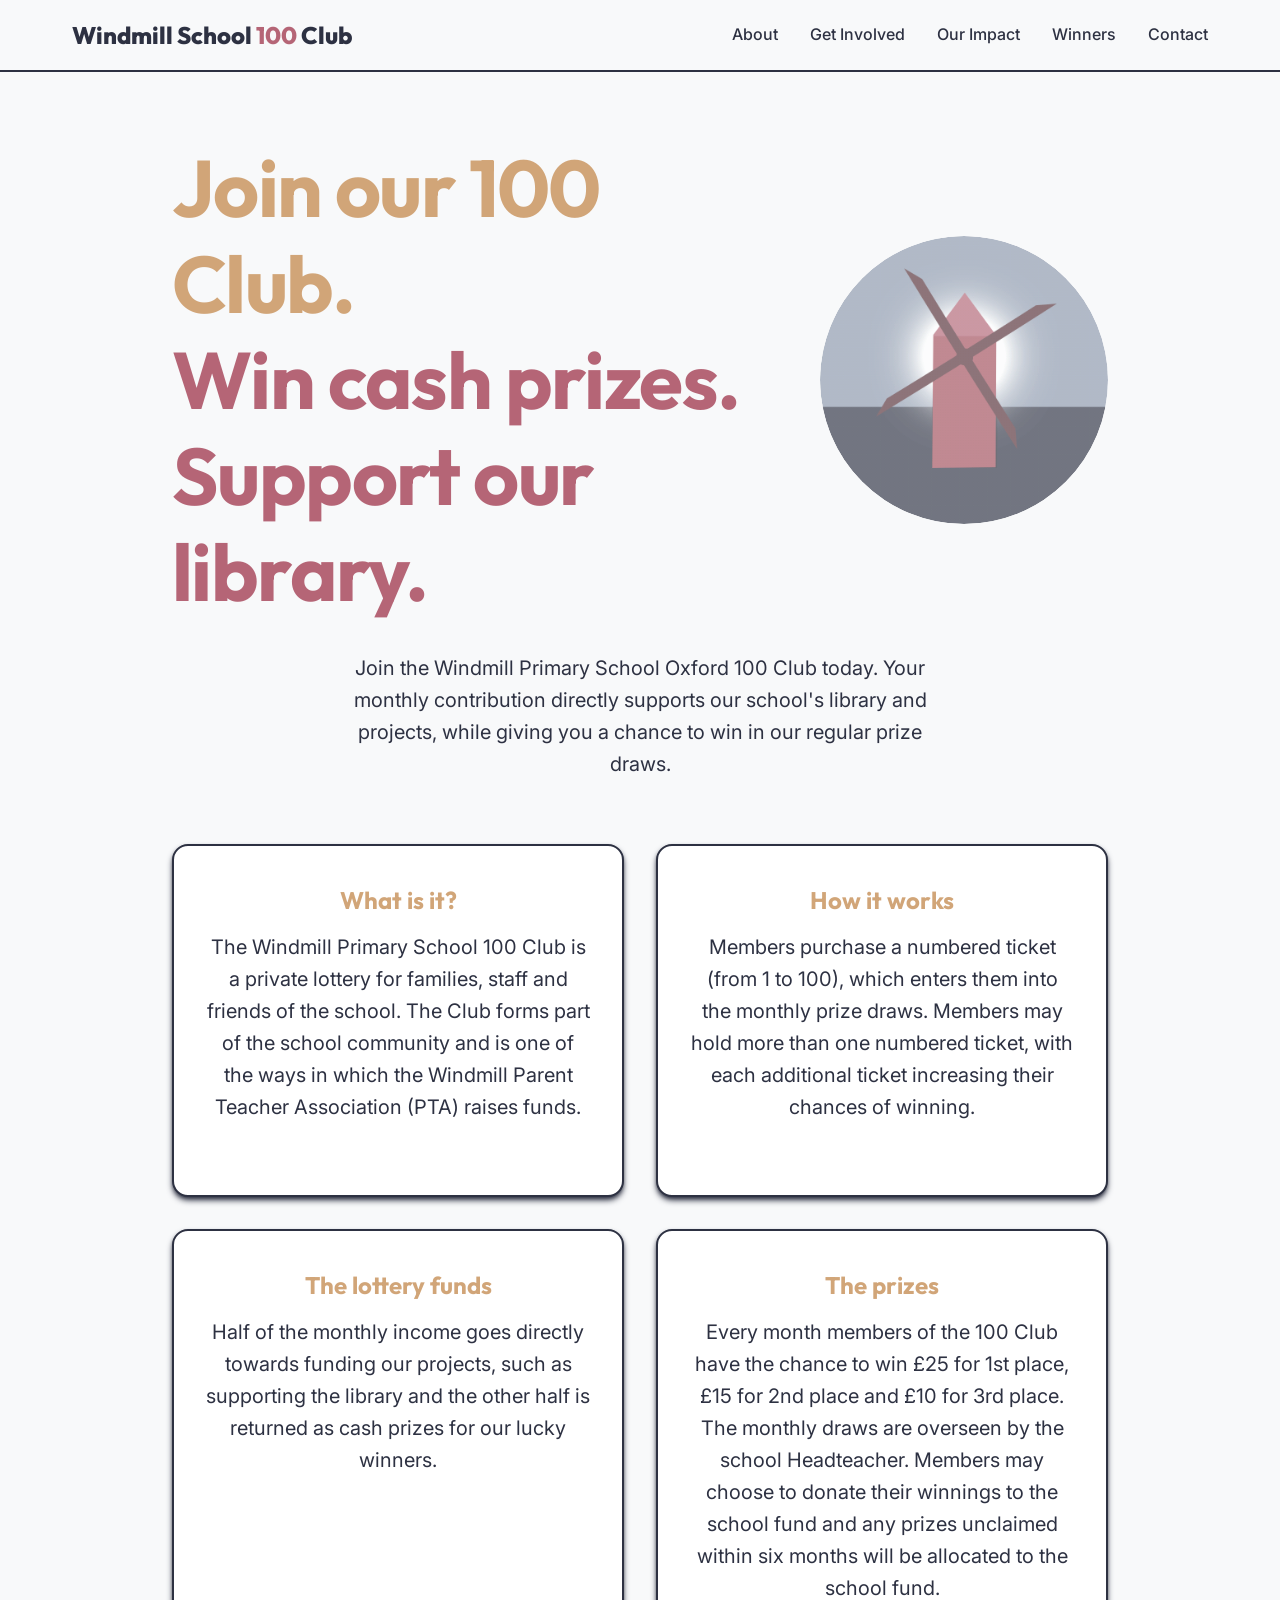
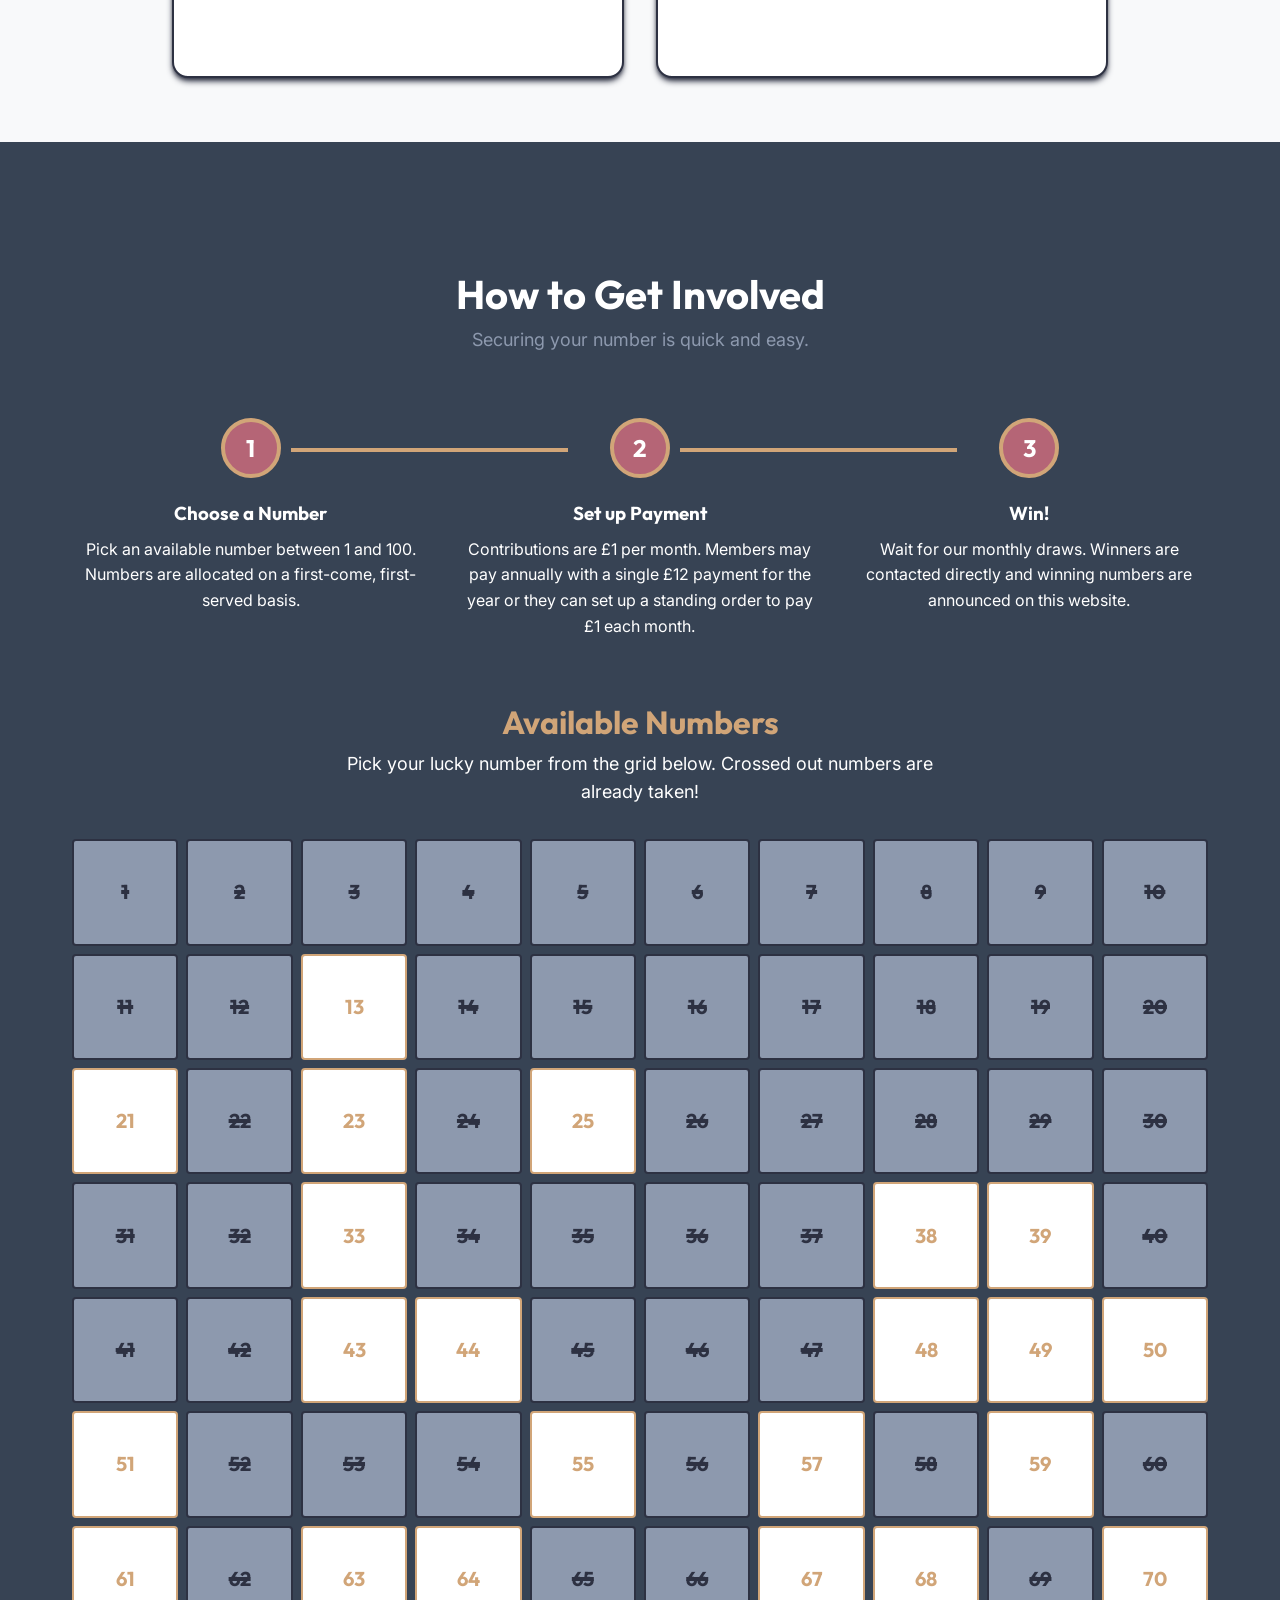
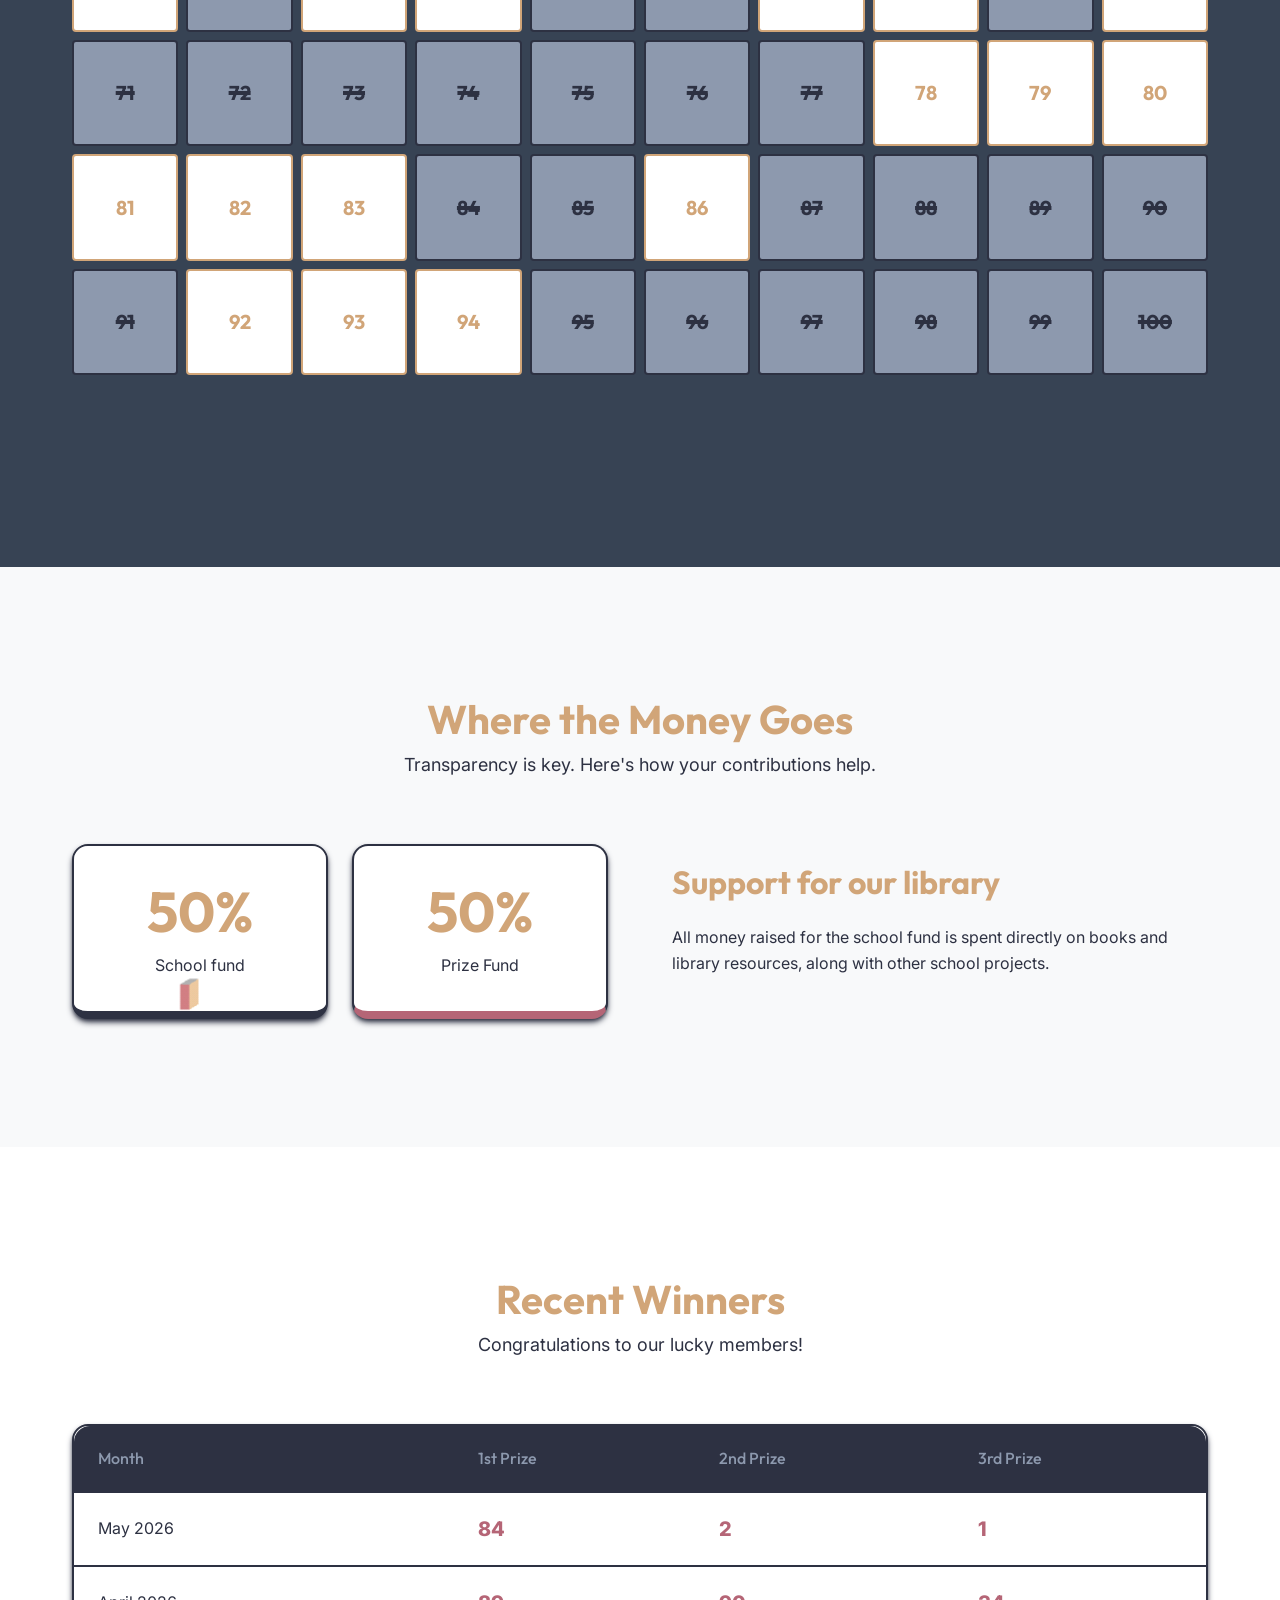
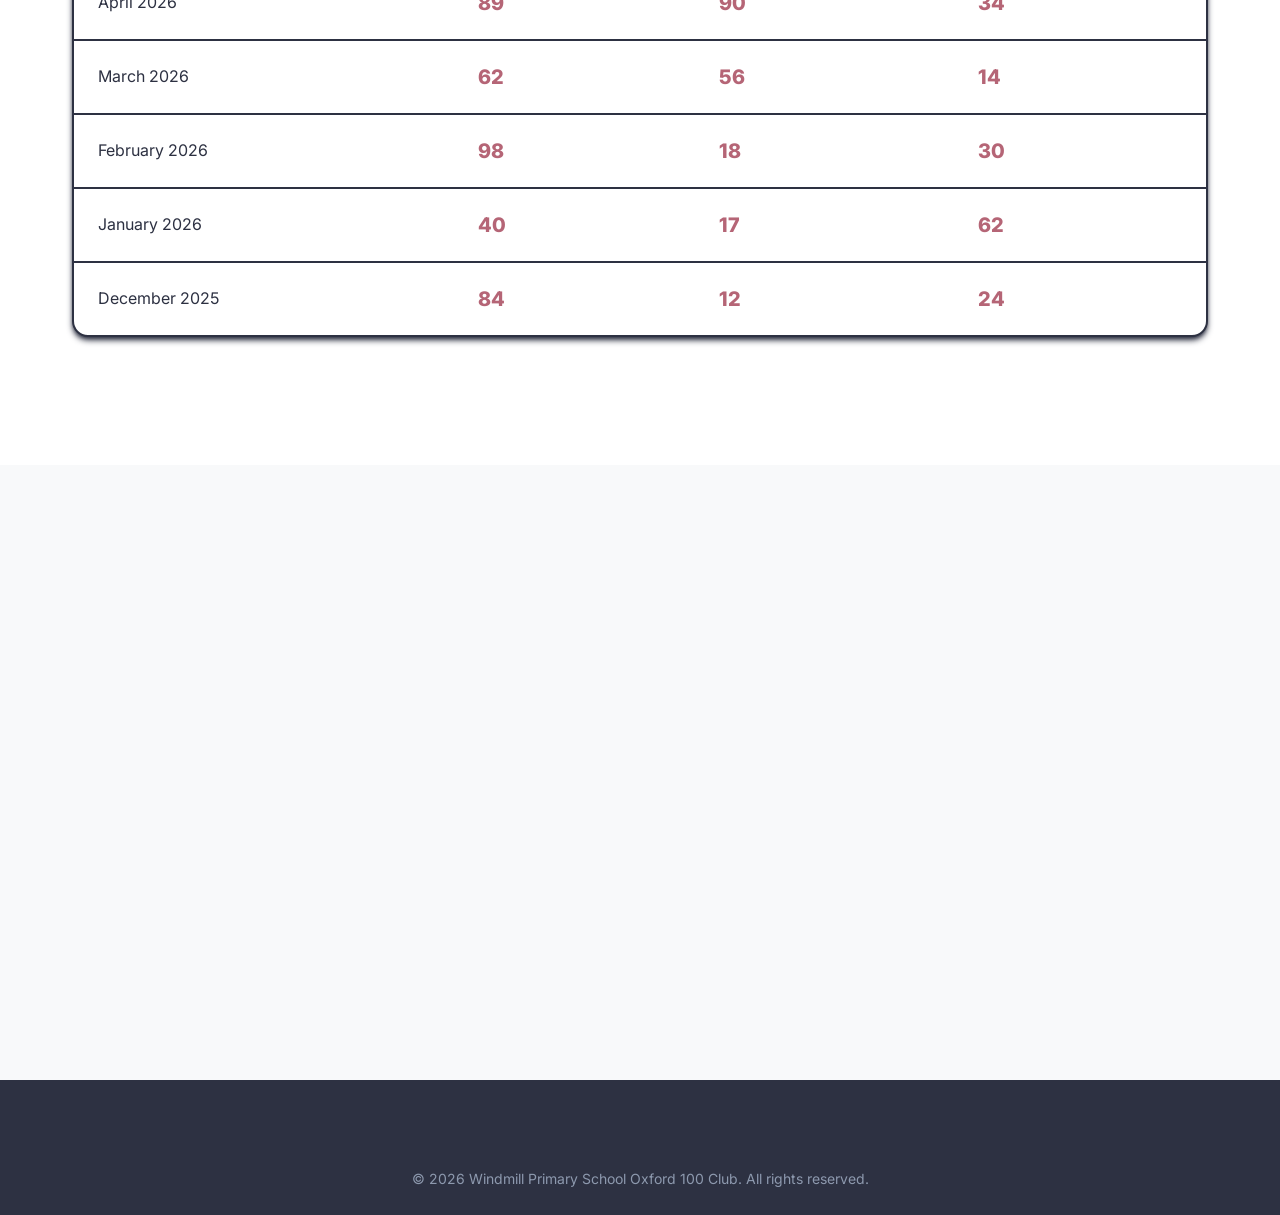
==== index.html @ 24b24472 "Update index.html" ====
<!DOCTYPE html>
<html lang="en">

<head>
    <meta charset="UTF-8">
    <meta name="viewport" content="width=device-width, initial-scale=1.0">
    <title>Windmill Primary School Oxford 100 Club</title>
    <meta name="description"
        content="Join our 100 Club today! Support the community, help us fund important projects, and get a chance to win cash prizes every month.">
    <!-- Google Fonts: Inter and Outfit -->
    <link rel="preconnect" href="https://fonts.googleapis.com">
    <link rel="preconnect" href="https://fonts.gstatic.com" crossorigin>
    <link
        href="https://fonts.googleapis.com/css2?family=Inter:wght@400;500;600&family=Outfit:wght@500;700;800&display=swap"
        rel="stylesheet">
    <link rel="stylesheet" href="style.css">
    <link rel="icon" type="image/png" href="favicon.png">

    <!-- Crisp Chat Integration -->
    <!-- PASTE YOUR CRISP CODE BELOW THIS LINE -->
    <script
        type="text/javascript">window.$crisp = []; window.CRISP_WEBSITE_ID = "8bfd09f8-98c0-48f9-9386-7f0d8e03ecea"; (function () { d = document; s = d.createElement("script"); s.src = "https://client.crisp.chat/l.js"; s.async = 1; d.getElementsByTagName("head")[0].appendChild(s); })();</script>
    <!-- PASTE YOUR CRISP CODE ABOVE THIS LINE -->
    <script type="text/javascript">
        // Hide the default Crisp chat bubble on load
        window.$crisp = window.$crisp || [];
        window.$crisp.push(["do", "chat:hide"]);
    </script>
</head>

<body>
    <!-- Navigation -->
    <nav id="navbar">
        <div class="nav-container">
            <a href="#" class="logo">
                Windmill School <span class="logo-100">100</span> Club
            </a>
            <ul class="nav-links">
                <li><a href="#about">About</a></li>
                <li><a href="#involved">Get Involved</a></li>
                <li><a href="#impact">Our Impact</a></li>
                <li><a href="#winners">Winners</a></li>
                <li><a href="#join">Contact</a></li>
            </ul>
            <button class="nav-mobile-toggle" aria-label="Toggle navigation">
                <span></span>
                <span></span>
                <span></span>
            </button>
        </div>
    </nav>

    <!-- Hero & About Combined Section -->
    <header class="hero section" id="about"
        style="flex-direction: column; justify-content: flex-start; padding-top: 140px; padding-bottom: 4rem;">
        <div class="container">
            <div class="hero-content"
                style="max-width: 1000px; margin: 0 auto; text-align: center; position: relative; z-index: 10;">
                <div class="title-row">
                    <h1 style="margin-bottom: 0; text-align: left;">Join our 100 Club.<br><span
                            class="text-gradient">Win cash prizes. Support our library.</span></h1>
                    <div class="title-circle">
                        <img src="windmill.gif" alt="Animated GIF" class="circle-gif">
                    </div>
                </div>
                <p style="margin-bottom: 4rem; font-size: 1.25rem;">Join the Windmill Primary School Oxford 100 Club
                    today. Your monthly contribution directly supports our school's library and projects, while giving
                    you a chance to win in our regular prize draws.</p>

                <div class="about-grid">
                    <div class="about-card">
                        <h3>What is it?</h3>
                        <p>The Windmill Primary School 100 Club is a private lottery for families, staff and friends of
                            the school. The Club forms part of the school community and is one of the ways in which the
                            Windmill Parent Teacher Association (PTA) raises funds.</p>
                    </div>
                    <div class="about-card">
                        <h3>How it works</h3>
                        <p>Members purchase a numbered ticket (from 1 to 100), which enters them into the monthly prize
                            draws. Members may hold more than one numbered ticket, with each additional ticket increasing their chances of winning.</p>
                    </div>
                    <div class="about-card">
                        <h3>The lottery funds</h3>
                        <p>Half of the monthly income goes directly towards funding our projects, such as supporting the
                            library and the other half is returned as cash prizes for our lucky winners.</p>
                    </div>
                    <div class="about-card">
                        <h3>The prizes</h3>
                        <p>Every month members of the 100 Club have the chance to win £25 for 1st place, £15 for 2nd place and £10 for 3rd place. 
                            The monthly draws are overseen by the school Headteacher. Members may choose to donate their winnings to the school fund 
                            and any prizes unclaimed within six months will be allocated to the school fund.</p>
                    </div>
                </div>
            </div>
        </div>
    </header>

    <!-- Get Involved Section -->
    <section id="involved" class="section section-dark">
        <div class="container">
            <div class="section-header">
                <h2>How to Get Involved</h2>
                <p>Securing your number is quick and easy.</p>
            </div>
            <div class="steps-container">
                <div class="step">
                    <div class="step-number">1</div>
                    <h3>Choose a Number</h3>
                    <p>Pick an available number between 1 and 100. Numbers are allocated on a first-come, first-served
                        basis.</p>
                </div>
                <div class="step">
                    <div class="step-number">2</div>
                    <h3>Set up Payment</h3>
                    <p>Contributions are £1 per month. Members may pay annually with a single £12 payment for the year
                        or they can set up a standing order to pay £1 each month.</p>
                </div>
                <div class="step">
                    <div class="step-number">3</div>
                    <h3>Win!</h3>
                    <p>Wait for our monthly draws. Winners are contacted directly and winning numbers are announced on this website.</p>
                </div>
            </div>

            <div class="numbers-section" style="margin-bottom: 4rem;">
                <div class="section-header" style="margin-bottom: 2rem;">
                    <h3 style="font-size: 2rem; color: var(--c-orange); margin-bottom: 0.5rem;">Available Numbers</h3>
                    <p style="color: var(--text-dark-section);">Pick your lucky number from the grid below. Crossed out
                        numbers are already taken!</p>
                </div>
                <div id="numbers-grid" class="numbers-grid"></div>
            </div>
        </div>
    </section>

    <!-- Impact Section -->
    <section id="impact" class="section">
        <div class="container">
            <div class="section-header">
                <h2>Where the Money Goes</h2>
                <p>Transparency is key. Here's how your contributions help.</p>
            </div>
            <div class="impact-content">
                <div class="impact-stats">
                    <div class="stat-box school-fund-box">
                        <h4 class="stat-number">50%</h4>
                        <p>School fund</p>
                    </div>
                    <div class="stat-box">
                        <h4 class="stat-number">50%</h4>
                        <p>Prize Fund</p>
                    </div>
                </div>
                <div class="impact-details">
                    <h3>Support for our library</h3>
                    <p>All money raised for the school fund is spent directly on books and library resources, along with
                        other school projects.</p>
                </div>
            </div>
        </div>
    </section>

    <!-- Winners Section -->
    <section id="winners" class="section bg-light">
        <div class="container">
            <div class="section-header">
                <h2>Recent Winners</h2>
                <p>Congratulations to our lucky members!</p>
            </div>
            <div class="winners-table-container">
                <table class="winners-table">
                    <thead>
                        <tr>
                            <th>Month</th>
                            <th>1st Prize</th>
                            <th>2nd Prize</th>
                            <th>3rd Prize</th>
                        </tr>
                    </thead>
                    <tbody>
                        <tr>
                            <td>May 2026</td>
                            <td class="winning-number">84</td>
                            <td class="winning-number">2</td>
                            <td class="winning-number">1</td>
                        </tr>
                        <tr>
                            <td>April 2026</td>
                            <td class="winning-number">89</td>
                            <td class="winning-number">90</td>
                            <td class="winning-number">34</td>
                        </tr>
                        <tr>
                            <td>March 2026</td>
                            <td class="winning-number">62</td>
                            <td class="winning-number">56</td>
                            <td class="winning-number">14</td>
                        </tr>
                        <tr>
                            <td>February 2026</td>
                            <td class="winning-number">98</td>
                            <td class="winning-number">18</td>
                            <td class="winning-number">30</td>
                        </tr>
                        <tr>
                            <td>January 2026</td>
                            <td class="winning-number">40</td>
                            <td class="winning-number">17</td>
                            <td class="winning-number">62</td>
                        </tr>
                        <tr>
                            <td>December 2025</td>
                            <td class="winning-number">84</td>
                            <td class="winning-number">12</td>
                            <td class="winning-number">24</td>
                        </tr>
                    </tbody>
                </table>
            </div>
        </div>
    </section>

    <!-- Ready to Join Section -->
    <section class="section section-dark" id="join">
        <div class="container">
            <div class="cta-container">
                <div class="cta-card glass-panel">
                    <h3>Ready to join?</h3>
                    <p>Contact us to confirm your chosen number and to receive the payment details.</p>
                    <div style="display: inline-flex; flex-direction: column; gap: 1rem; margin: 0 auto;">
                        <a href="https://wa.me/447929059974" target="_blank" class="btn btn-primary">Message Us on
                            WhatsApp</a>
                        <button id="crisp-chat-button" class="btn btn-secondary"
                            style="color: white;">Chat with us</button>
                    </div>
                </div>
            </div>
        </div>
    </section>

    <!-- Footer -->
    <footer>
        <div class="footer-bottom">
            <p>&copy; 2026 Windmill Primary School Oxford 100 Club. All rights reserved.</p>
        </div>
    </footer>

    <!-- Custom Modal -->
    <div id="custom-modal" class="modal-overlay">
        <div class="modal-content">
            <h3 id="modal-title">Number Selected</h3>
            <p id="modal-message">Please contact us to secure this number.</p>
            <div style="display: flex; flex-direction: column; gap: 1rem;">
                <button id="modal-close" class="btn btn-primary">Message on WhatsApp</button>
                <button id="modal-dismiss" class="btn btn-secondary">Cancel</button>
            </div>
        </div>
    </div>

    <script src="script.js"></script>
</body>

</html>
---- style.css ----
/* ==========================================================================
   Design System & Tokens (STRICTLY RESTRICTED PALETTE)
   ========================================================================== */
   :root {
    /* The 5 Colors */
    --c-pink: #B56576;        /* Dusty Rose (Buttons) */
    --c-blue: #2D3142;        /* Charcoal Grey (Text/Footer) */
    --c-blue-muted: #374354;  /* Dark Slate (Dark Sections) */
    --c-green: #FFFFFF;       /* Pure White (Cards/Surfaces) */
    --c-yellow: #8D99AE;      /* Light Steel Blue (Accents) */
    --c-orange: #D1A578;      /* Muted Gold (Headings) */

    /* Theme Mapping */
    --bg-main: #F8F9FA;       /* Alabaster Grey (Main Background) */
    --bg-surface: var(--c-green);
    --bg-dark: var(--c-blue-muted);
    
    --text-main: var(--c-blue);
    --text-heading: var(--c-orange);
    --text-dark-section: #ffffff;
    --text-muted: var(--c-pink);
    
    /* Typography */
    --ff-body: 'Inter', system-ui, -apple-system, sans-serif;
    --ff-heading: 'Outfit', system-ui, -apple-system, sans-serif;
    
    /* Spacing */
    --space-sm: 0.5rem;
    --space-md: 1rem;
    --space-lg: 2rem;
    --space-xl: 4rem;
    --space-2xl: 8rem;
    
    /* Borders & Shadows */
    --radius-md: 0.5rem;
    --radius-lg: 1rem;
    --radius-full: 9999px;
    
    --shadow-md: 0 4px 6px -1px var(--c-blue), 0 2px 4px -2px var(--c-blue);
    --shadow-lg: 0 10px 15px -3px var(--c-blue), 0 4px 6px -4px var(--c-blue);
    
    /* Transitions */
    --transition-fast: 0.2s ease;
    --transition-base: 0.3s ease;
}

/* ==========================================================================
   Reset & Base Styles
   ========================================================================== */
*, *::before, *::after {
    box-sizing: border-box;
    margin: 0;
    padding: 0;
}

html {
    scroll-behavior: smooth;
    scroll-padding-top: 80px;
}

body {
    font-family: var(--ff-body);
    color: var(--text-main);
    background-color: var(--bg-main);
    line-height: 1.6;
    overflow-x: hidden;
}

h1, h2, h3, h4, h5, h6 {
    font-family: var(--ff-heading);
    color: var(--text-heading);
    line-height: 1.2;
}

a {
    text-decoration: none;
    color: inherit;
}

ul {
    list-style: none;
}

img {
    max-width: 100%;
    display: block;
}

/* ==========================================================================
   Typography & Utilities
   ========================================================================== */
.text-gradient {
    color: var(--c-pink);
}

.container {
    width: 100%;
    max-width: 1200px;
    margin: 0 auto;
    padding: 0 var(--space-lg);
}

.section {
    padding: var(--space-2xl) 0;
}

.section-dark {
    background-color: var(--bg-dark);
    color: var(--text-dark-section);
}

.section-dark h2, .section-dark h3, .section-dark p, .section-dark .section-header p, .section-dark .step p {
    color: var(--text-dark-section);
}

.bg-light {
    background-color: var(--c-green);
}

.section-header {
    text-align: center;
    margin-bottom: var(--space-xl);
}

.section-header h2 {
    font-size: 2.5rem;
    margin-bottom: var(--space-sm);
    font-weight: 700;
}

.section-header p {
    color: var(--text-main);
    font-size: 1.125rem;
    max-width: 600px;
    margin: 0 auto;
}

.section-dark .section-header p {
    color: var(--c-yellow);
}

/* ==========================================================================
   Buttons
   ========================================================================== */
.btn {
    display: inline-block;
    padding: 0.875rem 1.75rem;
    border-radius: var(--radius-full);
    font-weight: 600;
    font-size: 1rem;
    font-family: var(--ff-heading);
    transition: all var(--transition-base);
    cursor: pointer;
    border: none;
    text-align: center;
}

.btn-primary {
    background-color: var(--c-pink);
    color: var(--c-green);
    box-shadow: var(--shadow-md);
}

.btn-primary:hover {
    background-color: var(--c-orange);
    transform: translateY(-2px);
}

.btn-secondary {
    background-color: var(--c-yellow);
    color: var(--c-blue);
    border: 2px solid var(--c-blue);
}

.btn-secondary:hover {
    background-color: var(--c-blue);
    color: var(--c-yellow);
}

/* ==========================================================================
   Navigation
   ========================================================================== */
#navbar {
    position: fixed;
    top: 0;
    left: 0;
    width: 100%;
    z-index: 1000;
    transition: all var(--transition-base);
    background-color: var(--bg-main);
    border-bottom: 2px solid var(--c-blue);
}

#navbar.scrolled {
    box-shadow: var(--shadow-md);
}

.nav-container {
    display: flex;
    justify-content: space-between;
    align-items: center;
    padding: 1rem var(--space-lg);
    max-width: 1200px;
    margin: 0 auto;
}

.logo {
    font-family: var(--ff-heading);
    font-size: 1.5rem;
    font-weight: 800;
    display: flex;
    align-items: center;
    gap: 0.25rem;
    color: var(--c-blue);
}

.logo-100 {
    color: var(--c-pink);
}

.nav-links {
    display: flex;
    gap: 2rem;
}

.nav-links a {
    font-weight: 500;
    color: var(--c-blue);
    transition: color var(--transition-fast);
    position: relative;
}

.nav-links a::after {
    content: '';
    position: absolute;
    bottom: -4px;
    left: 0;
    width: 0;
    height: 2px;
    background-color: var(--c-pink);
    transition: width var(--transition-base);
}

.nav-links a:hover {
    color: var(--c-pink);
}

.nav-links a:hover::after {
    width: 100%;
}

.nav-mobile-toggle {
    display: none;
    flex-direction: column;
    gap: 5px;
    background: none;
    border: none;
    cursor: pointer;
}

.nav-mobile-toggle span {
    width: 25px;
    height: 3px;
    background-color: var(--c-blue);
    border-radius: 3px;
    transition: var(--transition-fast);
}

/* ==========================================================================
   Hero Section
   ========================================================================== */
.hero {
    min-height: 100vh;
    display: flex;
    align-items: center;
    justify-content: center;
    position: relative;
    padding-top: 80px;
    overflow: hidden;
    background-color: var(--bg-main);
}

.hero-content {
    text-align: center;
    max-width: 800px;
    padding: 0 var(--space-lg);
    z-index: 10;
}

.hero-content h1 {
    font-size: clamp(3rem, 5vw + 1rem, 5rem);
    margin-bottom: var(--space-md);
    letter-spacing: -0.02em;
}

.hero-content p {
    font-size: 1.25rem;
    color: var(--c-blue);
    margin-bottom: var(--space-lg);
    max-width: 600px;
    margin-left: auto;
    margin-right: auto;
}

.title-row {
    display: flex;
    align-items: center;
    justify-content: center;
    gap: 3rem;
    margin-bottom: 2rem;
}

.title-circle {
    width: 288px;
    height: 288px;
    background-color: #ffffff;
    opacity: 0.65;
    border-radius: 50%;
    display: flex;
    align-items: center;
    justify-content: center;
    overflow: hidden;
    flex-shrink: 0;
}

@media (max-width: 768px) {
    .title-row {
        flex-direction: column;
        gap: 2rem;
    }
    
    .title-row h1 {
        text-align: center !important;
    }
}

.circle-gif {
    width: 100%;
    height: 100%;
    object-fit: cover;
    border-radius: 50%;
}

/* ==========================================================================
   About Section
   ========================================================================== */
.about-grid {
    display: grid;
    grid-template-columns: repeat(auto-fit, minmax(300px, 1fr));
    gap: 2rem;
}

.about-card {
    background-color: var(--c-green);
    padding: 2.5rem 2rem;
    border-radius: var(--radius-lg);
    box-shadow: var(--shadow-md);
    transition: transform var(--transition-base), box-shadow var(--transition-base);
    text-align: center;
    border: 2px solid var(--c-blue);
}

.about-card:hover {
    transform: translateY(-10px);
    box-shadow: var(--shadow-lg);
}

.about-card h3 {
    margin-bottom: 1rem;
    font-size: 1.5rem;
}

.about-card p {
    color: var(--c-blue);
}

/* ==========================================================================
   Get Involved Section
   ========================================================================== */
.steps-container {
    display: grid;
    grid-template-columns: repeat(auto-fit, minmax(250px, 1fr));
    gap: 2rem;
    margin-bottom: var(--space-xl);
}

.step {
    text-align: center;
    position: relative;
}

.step-number {
    width: 60px;
    height: 60px;
    background-color: var(--c-pink);
    color: var(--c-green);
    font-family: var(--ff-heading);
    font-size: 1.5rem;
    font-weight: 700;
    display: flex;
    align-items: center;
    justify-content: center;
    border-radius: 50%;
    margin: 0 auto 1.5rem auto;
    border: 4px solid var(--c-orange);
}

.step h3 {
    margin-bottom: 0.75rem;
}

.step p {
    color: inherit;
}

@media (min-width: 768px) {
    .step:not(:last-child)::after {
        content: '';
        position: absolute;
        top: 30px;
        left: calc(50% + 40px);
        width: calc(100% - 80px);
        height: 4px;
        background-color: var(--c-orange);
        z-index: 0;
    }
}

.cta-container {
    display: flex;
    justify-content: center;
}

.glass-panel {
    background-color: var(--c-green);
    border: 2px solid var(--c-orange);
    border-radius: var(--radius-lg);
    padding: 3rem;
    text-align: center;
    max-width: 600px;
    width: 100%;
}

.glass-panel h3 {
    font-size: 2rem;
    margin-bottom: 1rem;
    color: var(--c-blue);
}

.glass-panel p {
    margin-bottom: 2rem;
    color: var(--c-blue);
}

/* ==========================================================================
   Impact Section
   ========================================================================== */
.impact-content {
    display: grid;
    grid-template-columns: 1fr;
    gap: 4rem;
    align-items: center;
}

@media (min-width: 768px) {
    .impact-content {
        grid-template-columns: 1fr 1fr;
    }
}

.impact-stats {
    display: flex;
    gap: 1.5rem;
}

.stat-box {
    background-color: var(--c-green);
    padding: 2rem;
    border-radius: var(--radius-lg);
    box-shadow: var(--shadow-md);
    flex: 1;
    text-align: center;
    border: 2px solid var(--c-blue);
    border-bottom: 8px solid var(--c-blue);
}

.stat-box:nth-child(2) {
    border-bottom-color: var(--c-pink);
}

.school-fund-box {
    position: relative;
    overflow: hidden;
    z-index: 1;
}

.school-fund-box::before {
    content: '';
    position: absolute;
    top: 0;
    left: 0;
    width: 100%;
    height: 100%;
    background-image: url('MovingBooks.gif');
    background-size: cover;
    background-position: center;
    opacity: 0.6;
    z-index: -1;
}

.stat-number {
    font-size: 3.5rem;
    color: var(--c-orange);
    margin-bottom: 0.5rem;
}

.impact-details h3 {
    font-size: 2rem;
    margin-bottom: 1.5rem;
}

.impact-details p {
    color: var(--c-blue);
    margin-bottom: 1.5rem;
}

/* ==========================================================================
   Winners Section
   ========================================================================== */
.winners-table-container {
    background-color: var(--c-green);
    border-radius: var(--radius-lg);
    box-shadow: var(--shadow-md);
    overflow-x: auto;
    border: 2px solid var(--c-blue);
}

.winners-table {
    width: 100%;
    border-collapse: collapse;
    text-align: left;
}

.winners-table th, 
.winners-table td {
    padding: 1.25rem 1.5rem;
    border-bottom: 2px solid var(--c-blue);
}

.winners-table th {
    background-color: var(--c-blue);
    color: var(--c-yellow);
    font-family: var(--ff-heading);
    font-weight: 500;
    white-space: nowrap;
}

.winners-table th:first-child { border-top-left-radius: var(--radius-lg); }
.winners-table th:last-child { border-top-right-radius: var(--radius-lg); }

.winners-table tr:last-child td {
    border-bottom: none;
}

.winners-table tbody tr {
    transition: background-color var(--transition-fast);
}

.winners-table tbody tr:hover {
    background-color: var(--c-yellow);
}

.winning-number {
    font-weight: 800;
    color: var(--c-pink);
    font-size: 1.25rem;
}

/* ==========================================================================
   Footer
   ========================================================================== */
footer {
    background-color: var(--c-blue);
    color: var(--c-yellow);
    padding: 4rem 0 0 0;
}

.footer-bottom {
    padding: 1.5rem 0;
    text-align: center;
    color: var(--c-yellow);
    font-size: 0.875rem;
}

/* ==========================================================================
   Numbers Grid
   ========================================================================== */
.numbers-grid {
    display: grid;
    grid-template-columns: repeat(10, 1fr);
    gap: 0.5rem;
}

.num-box {
    aspect-ratio: 1;
    display: flex;
    align-items: center;
    justify-content: center;
    font-family: var(--ff-heading);
    font-weight: 700;
    font-size: 1.25rem;
    border-radius: 4px;
    transition: all var(--transition-fast);
}

.num-available {
    background-color: var(--c-green);
    color: var(--c-orange);
    border: 2px solid var(--c-orange);
    cursor: pointer;
}

.num-available:hover {
    background-color: var(--c-pink);
     color: var(--c-orange);
    transform: scale(1.1);
    z-index: 2;
}

.num-taken {
    background-color: var(--c-yellow);
    color: var(--c-blue);
    border: 2px solid var(--c-blue);
    text-decoration: line-through;
text-decoration-thickness: 0.2em;
    cursor: not-allowed;
}

/* ==========================================================================
   Custom Modal
   ========================================================================== */
.modal-overlay {
    position: fixed;
    top: 0;
    left: 0;
    width: 100%;
    height: 100%;
    background-color: rgba(79, 93, 117, 0.9); /* Soft Steel background with opacity */
    display: flex;
    align-items: center;
    justify-content: center;
    z-index: 2000;
    opacity: 0;
    visibility: hidden;
    transition: opacity var(--transition-fast), visibility var(--transition-fast);
}

.modal-overlay.active {
    opacity: 1;
    visibility: visible;
}

.modal-content {
    background-color: var(--c-yellow);
    padding: 3rem;
    border-radius: var(--radius-lg);
    border: 4px solid var(--c-orange);
    text-align: center;
    max-width: 90%;
    width: 400px;
    box-shadow: var(--shadow-lg);
    transform: translateY(20px);
    transition: transform var(--transition-base);
}

.modal-overlay.active .modal-content {
    transform: translateY(0);
}

.modal-content h3 {
    color: var(--c-orange);
    font-size: 2rem;
    margin-bottom: 1rem;
}

.modal-content p {
    color: var(--c-blue);
    font-size: 1.25rem;
    margin-bottom: 2rem;
}

/* ==========================================================================
   Responsive Design
   ========================================================================== */
@media (max-width: 768px) {
    .numbers-grid {
        grid-template-columns: repeat(5, 1fr);
    }
    .nav-links {
        display: none;
        position: absolute;
        top: 100%;
        left: 0;
        width: 100%;
        background-color: var(--bg-main);
        flex-direction: column;
        align-items: center;
        padding: 2rem 0;
        box-shadow: var(--shadow-md);
        border-bottom: 2px solid var(--c-blue);
    }
    
    .nav-links.active {
        display: flex;
    }

    .nav-mobile-toggle {
        display: flex;
    }

    .section {
        padding: var(--space-xl) 0;
    }
}
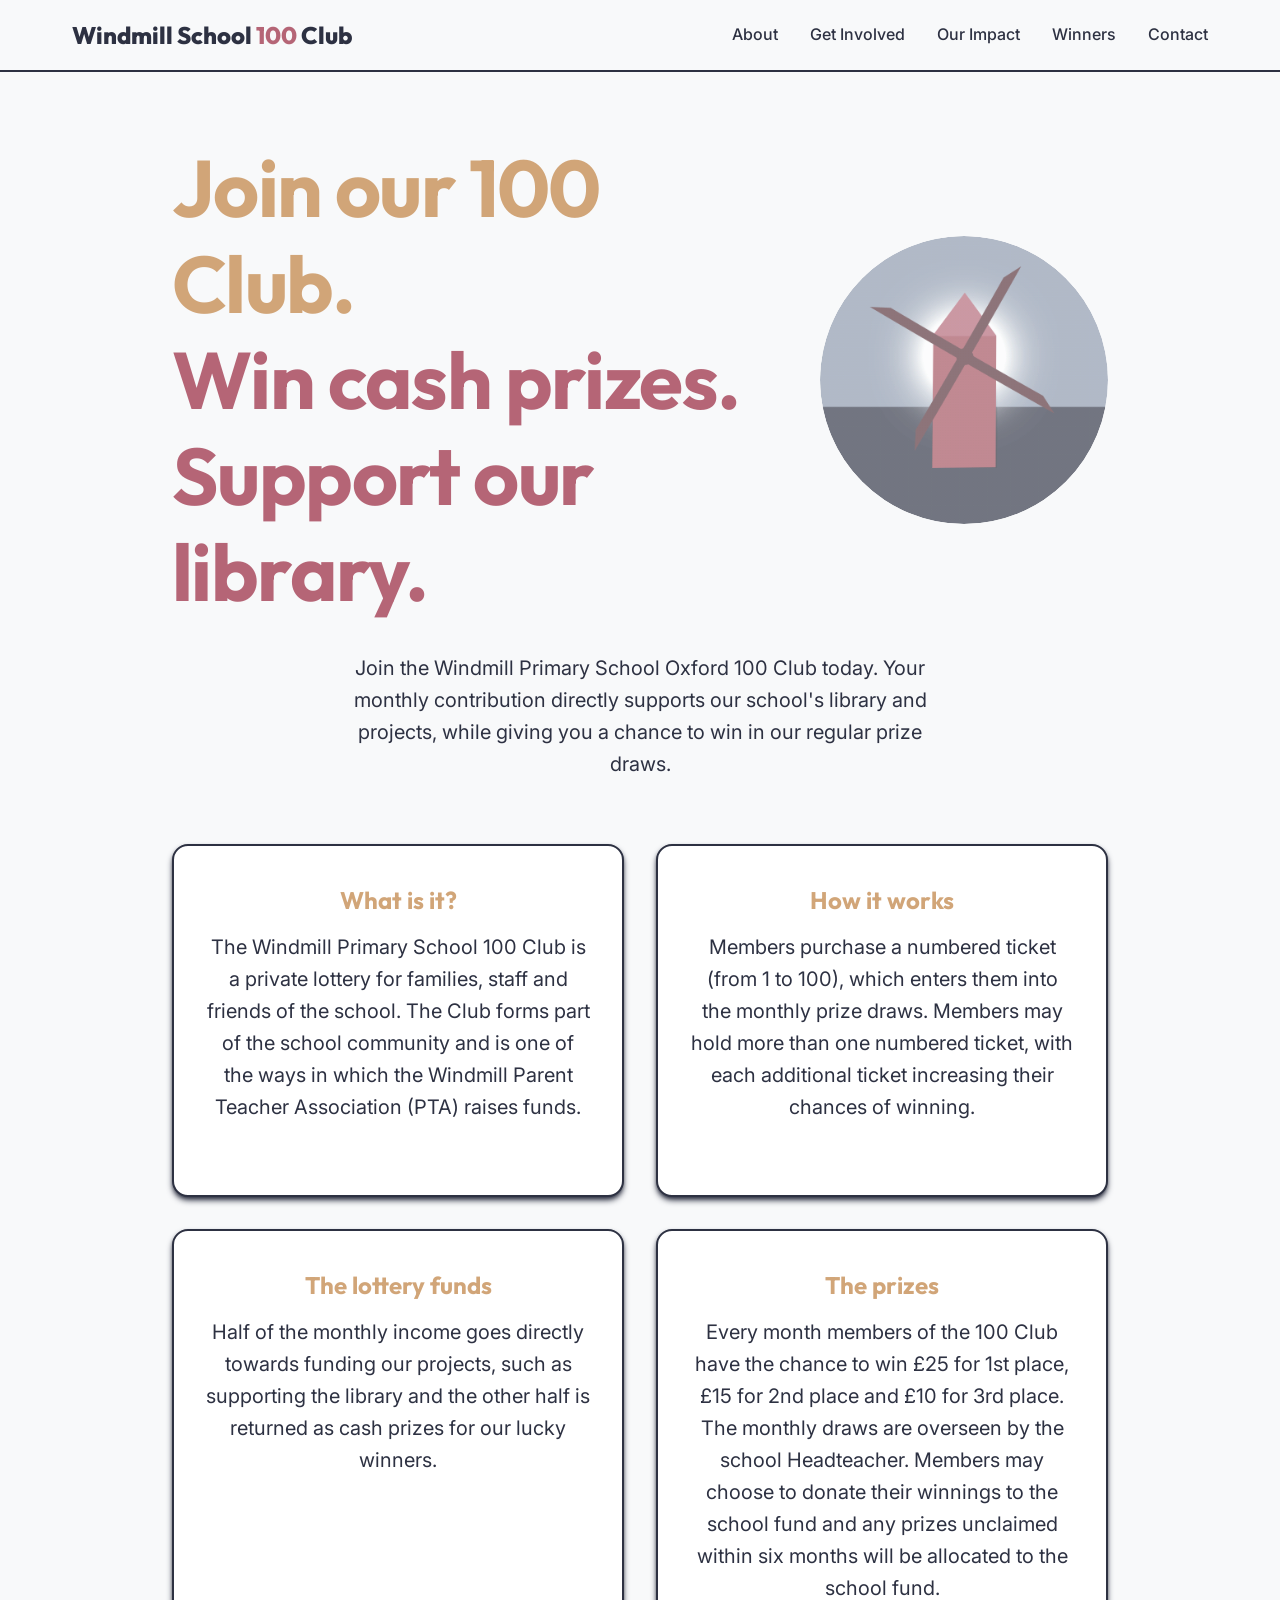
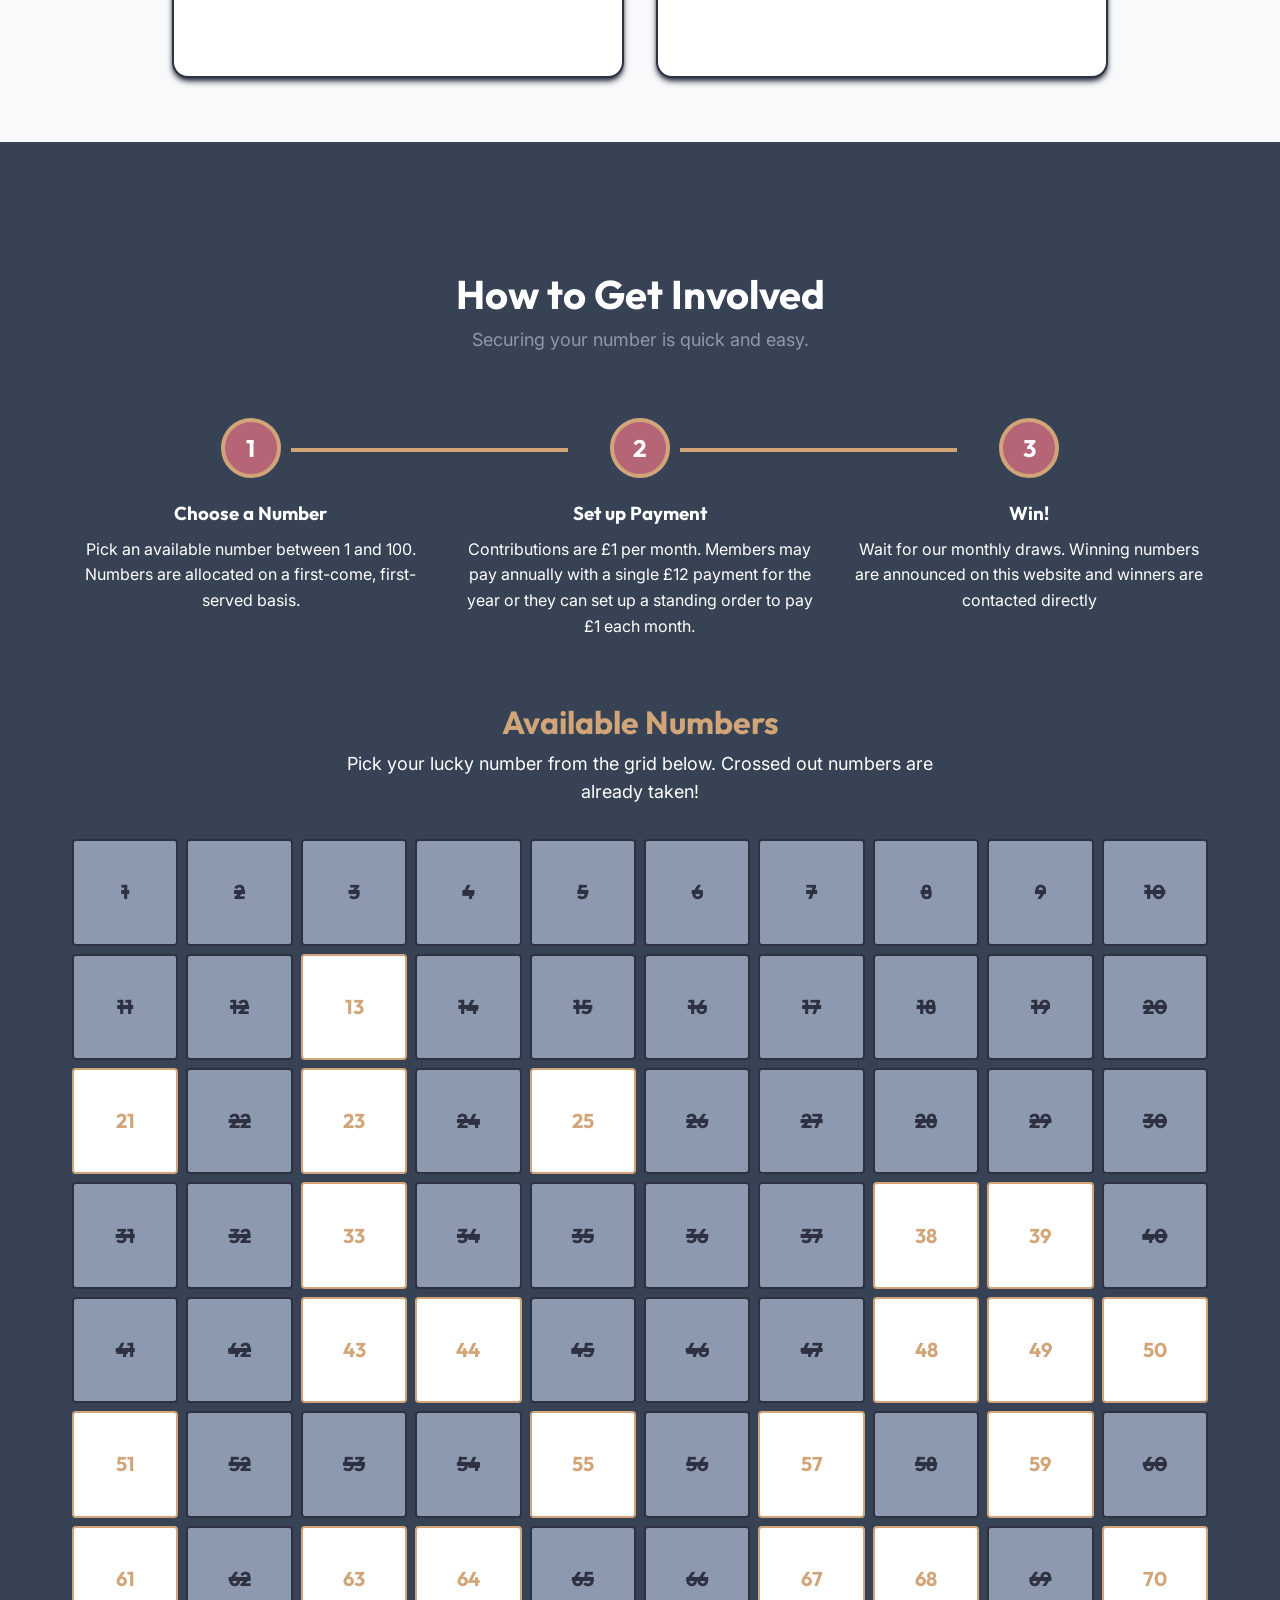
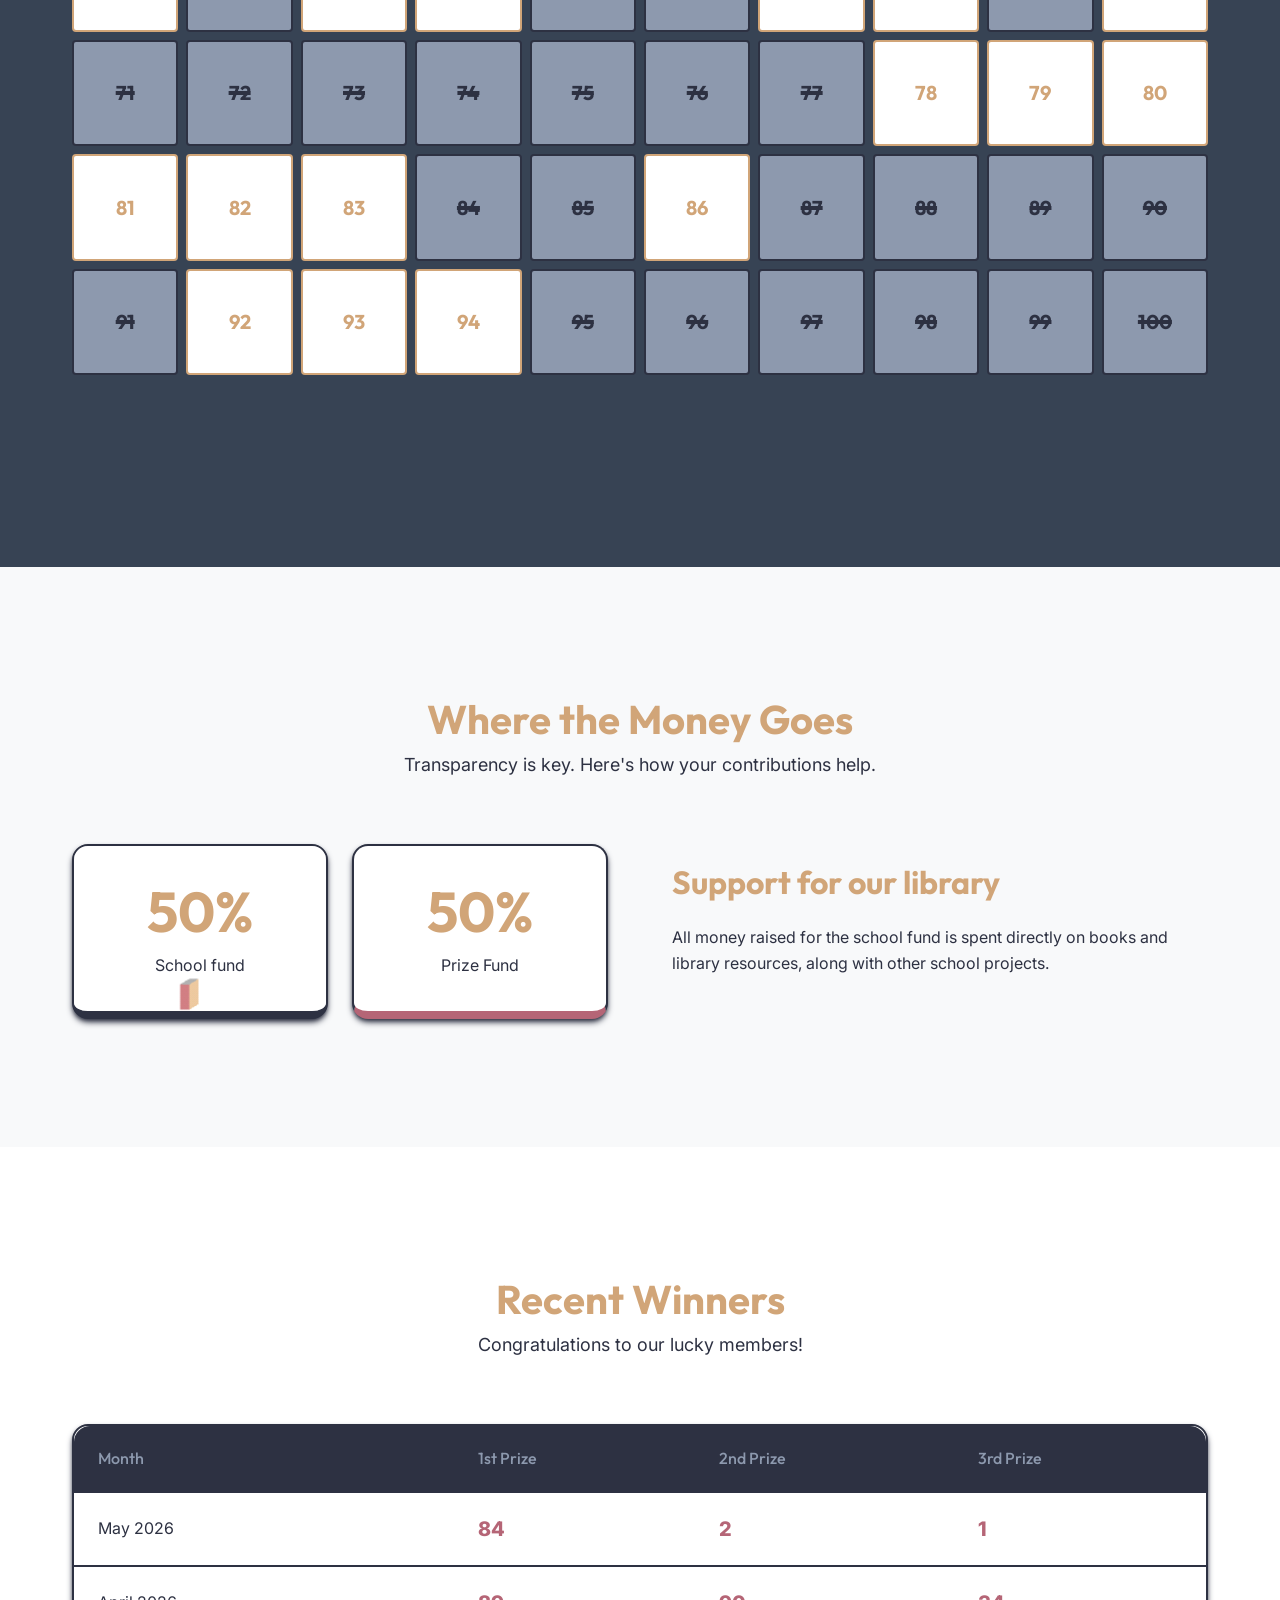
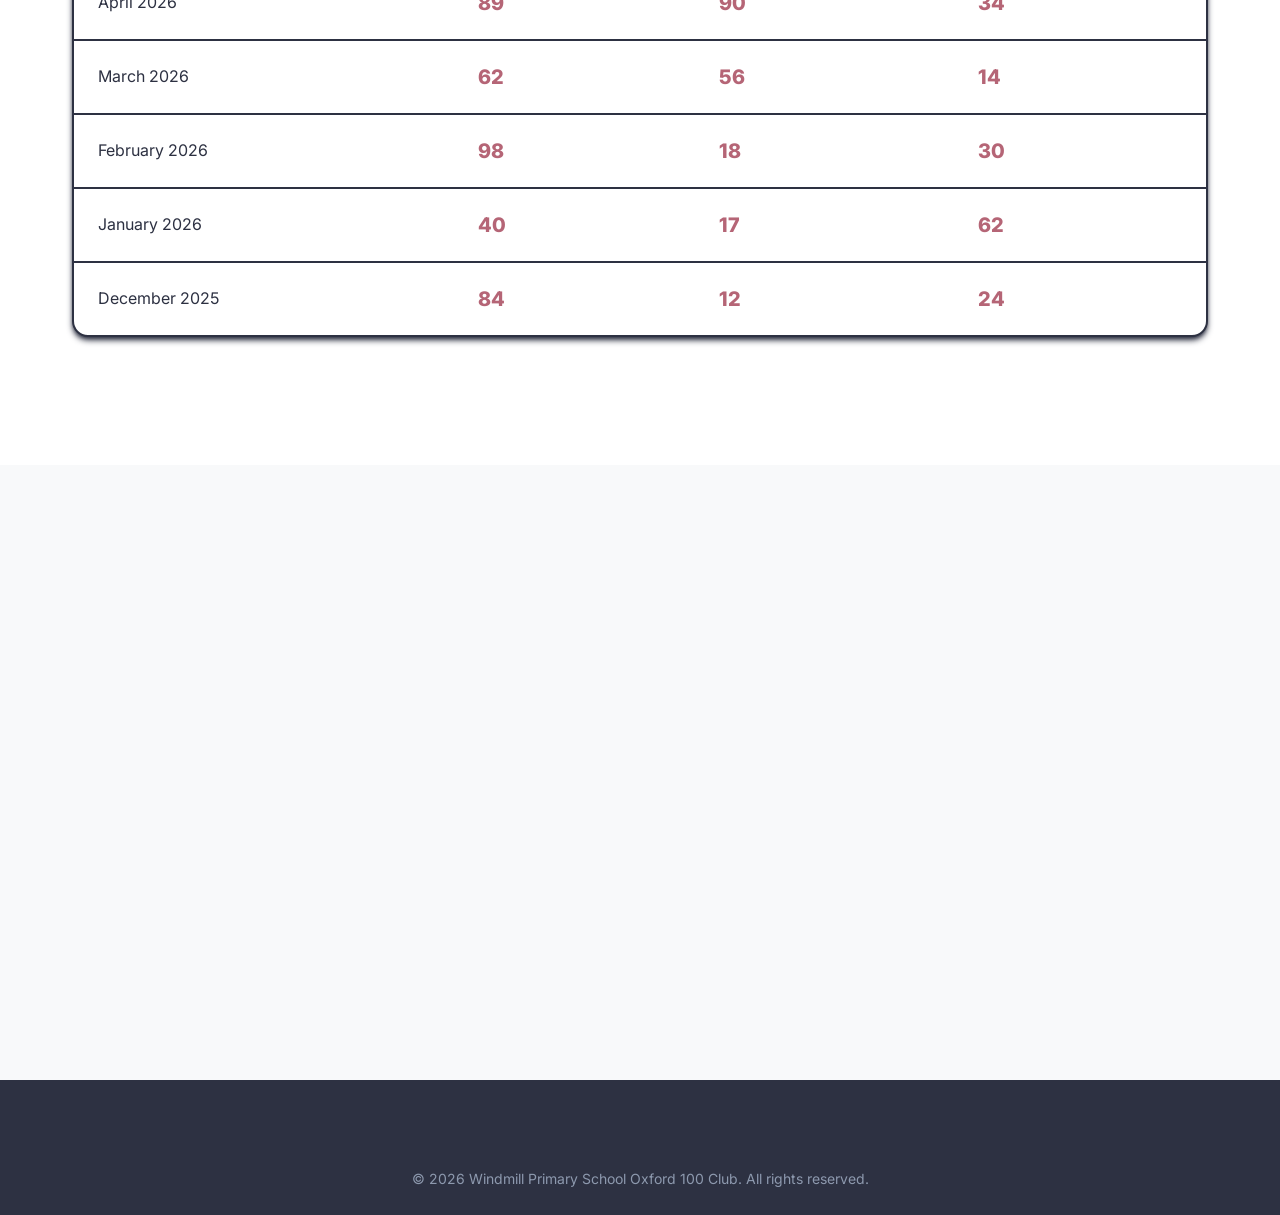
==== commit b78dcf6f: "updated index.html" ====
--- a/index.html
+++ b/index.html
@@ -118,7 +118,7 @@
                 <div class="step">
                     <div class="step-number">3</div>
                     <h3>Win!</h3>
-                    <p>Wait for our monthly draws. Winners are contacted directly and winning numbers are announced on this website.</p>
+                    <p>Wait for our monthly draws. Winning numbers are announced on this website and winners are contacted directly</p>
                 </div>
             </div>
 
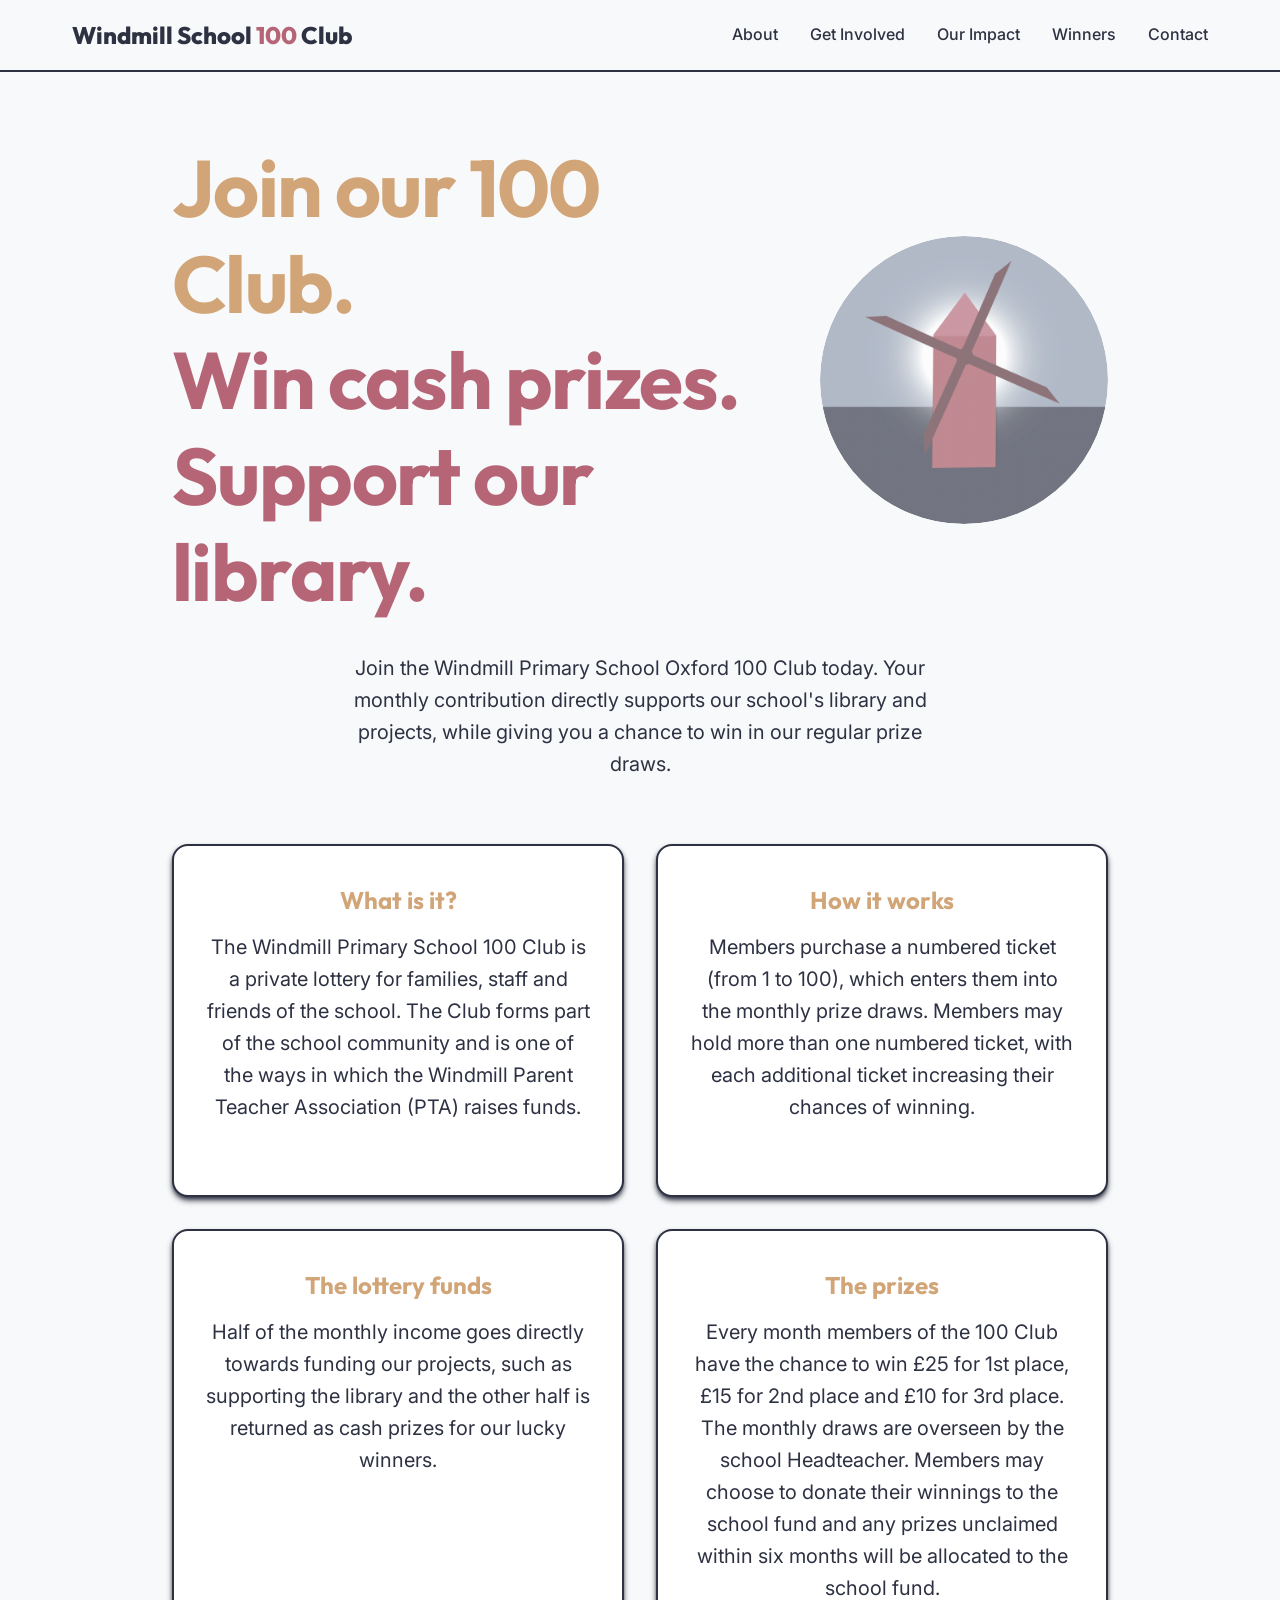
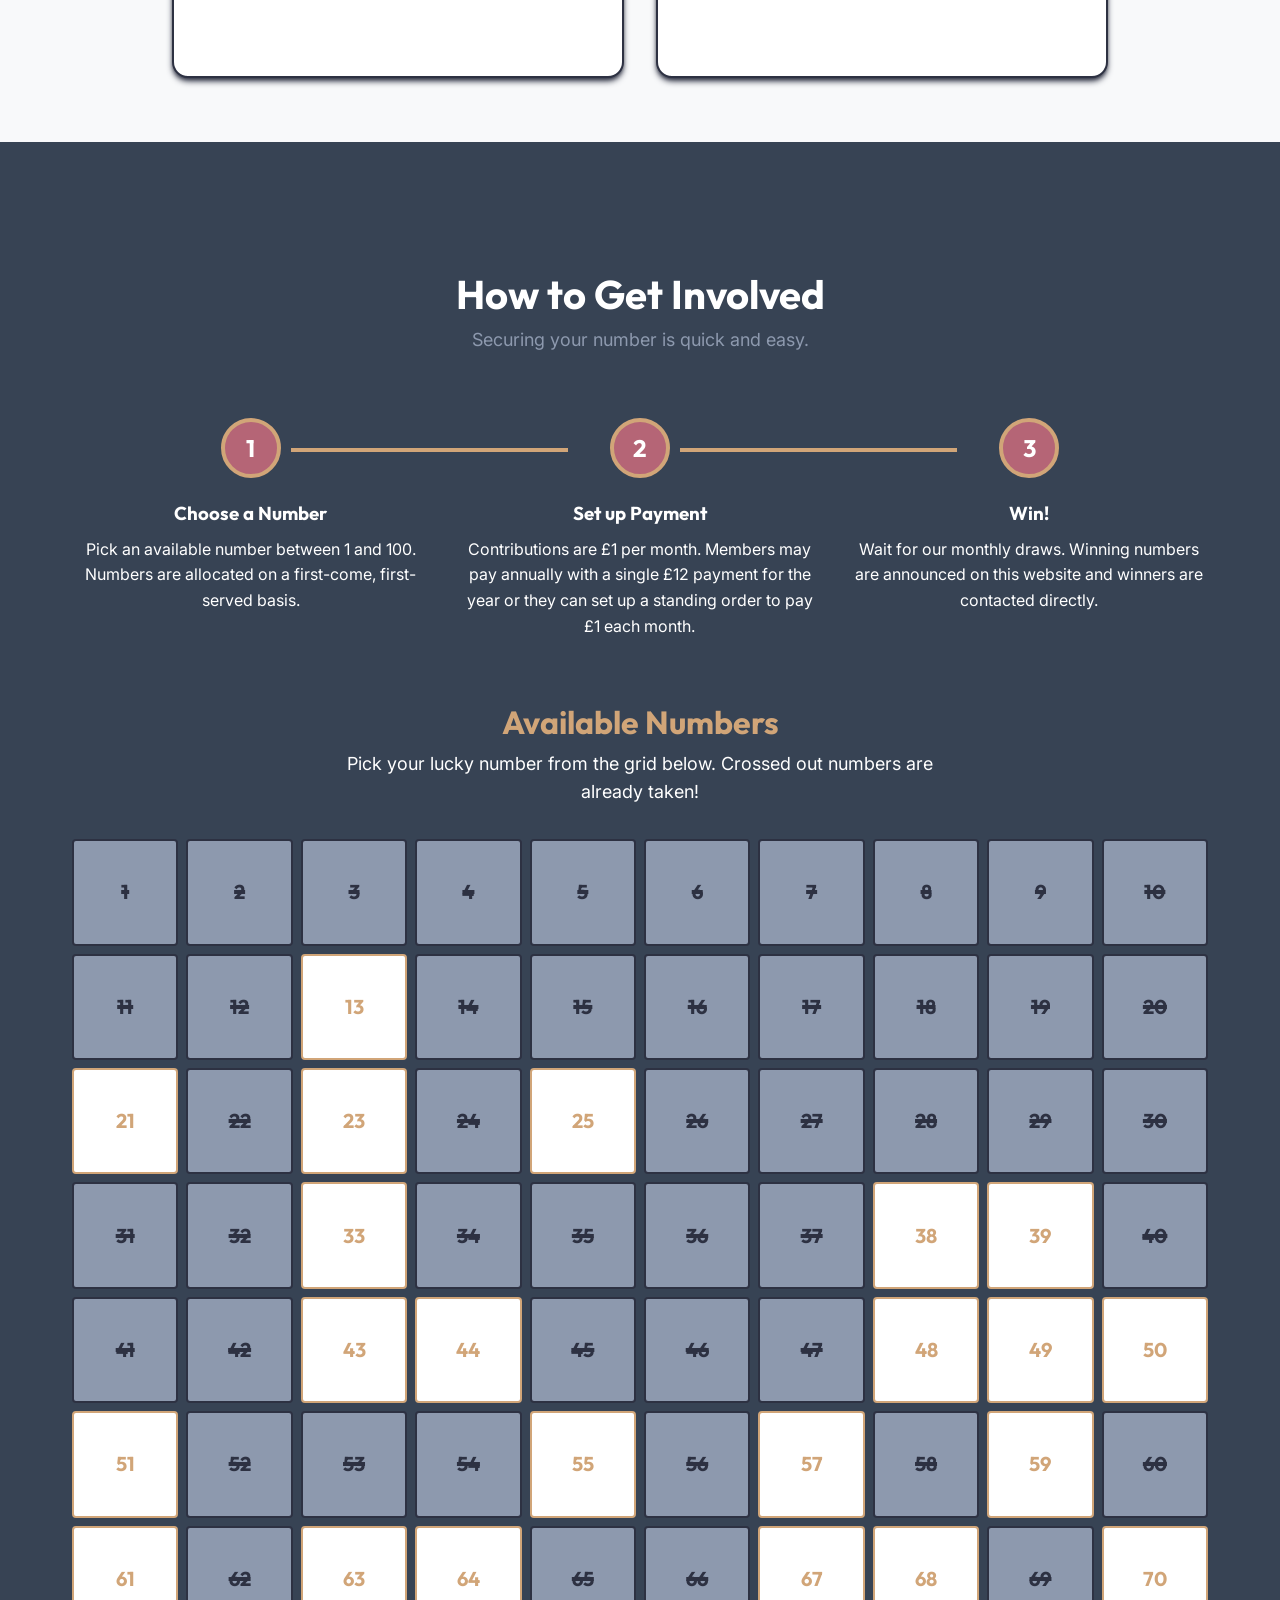
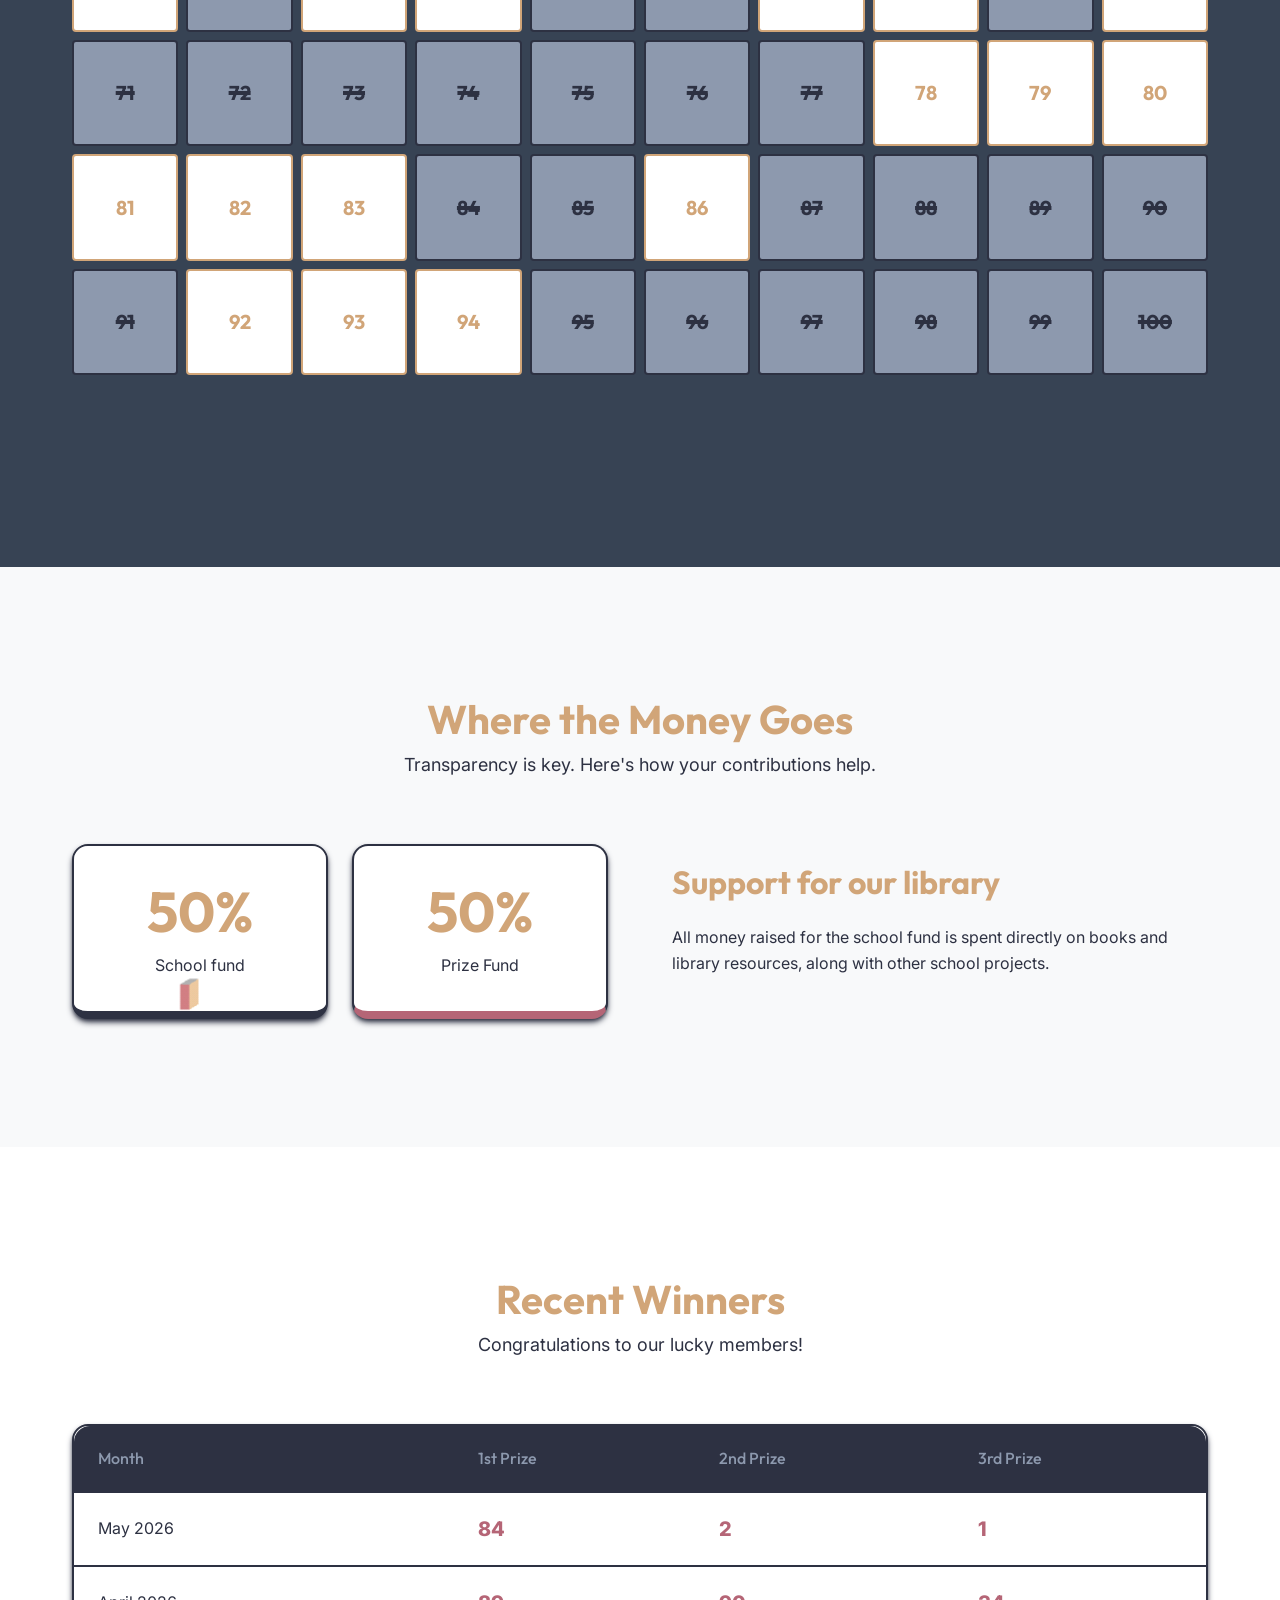
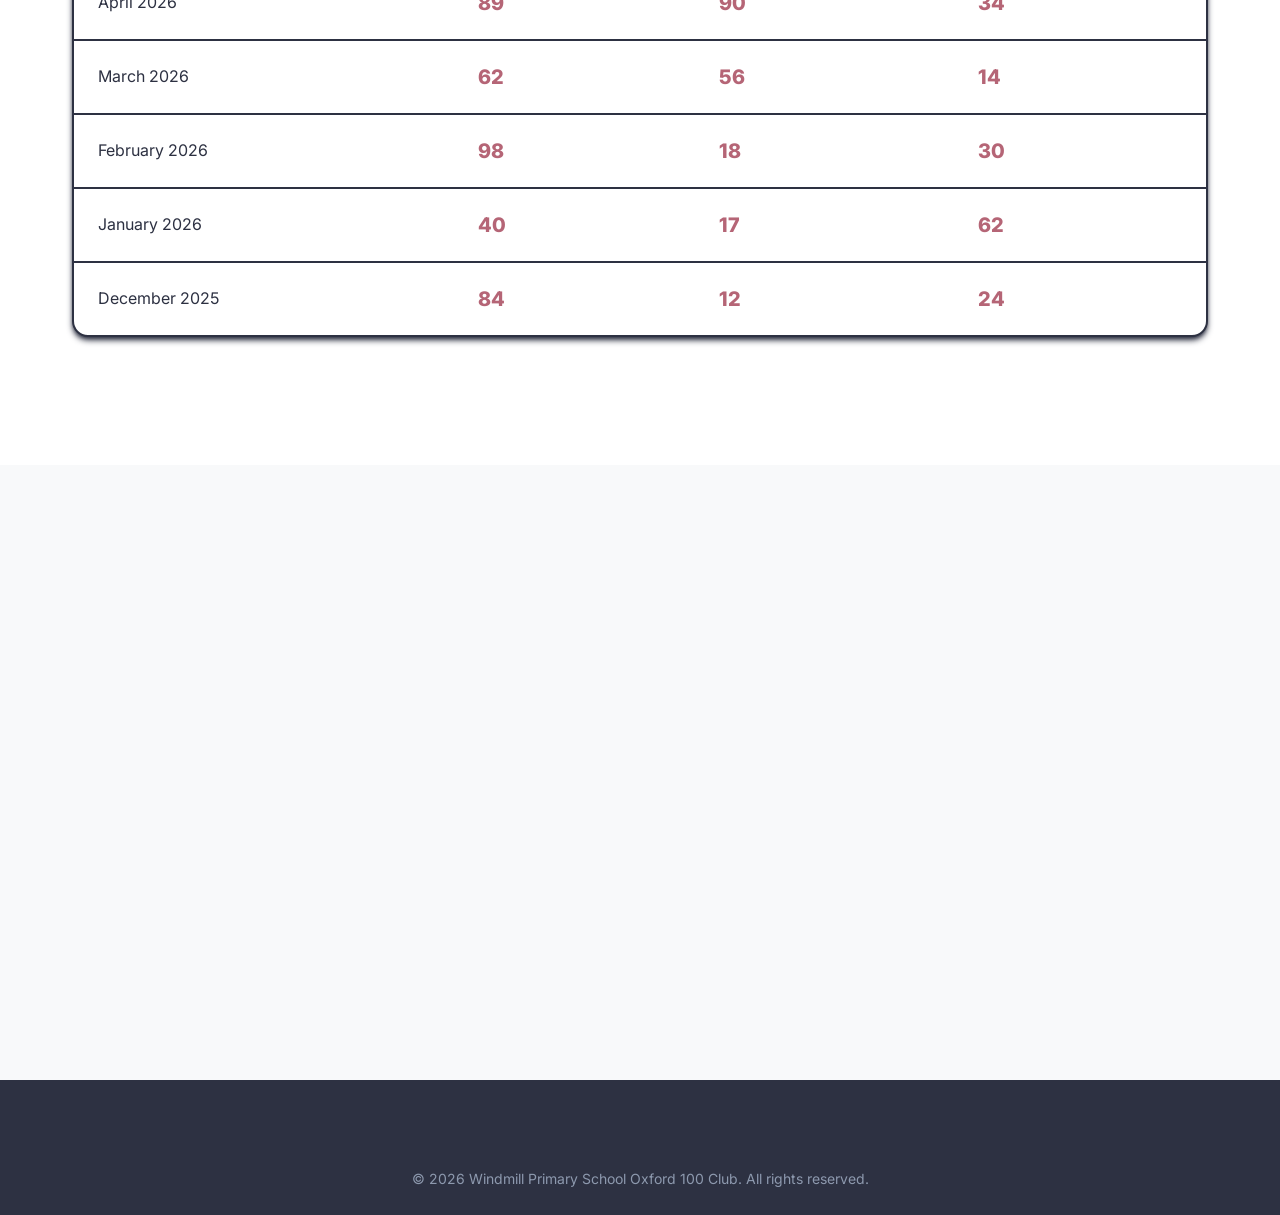
==== commit c955befd: "updated index.html" ====
--- a/index.html
+++ b/index.html
@@ -118,7 +118,7 @@
                 <div class="step">
                     <div class="step-number">3</div>
                     <h3>Win!</h3>
-                    <p>Wait for our monthly draws. Winning numbers are announced on this website and winners are contacted directly</p>
+                    <p>Wait for our monthly draws. Winning numbers are announced on this website and winners are contacted directly.</p>
                 </div>
             </div>
 
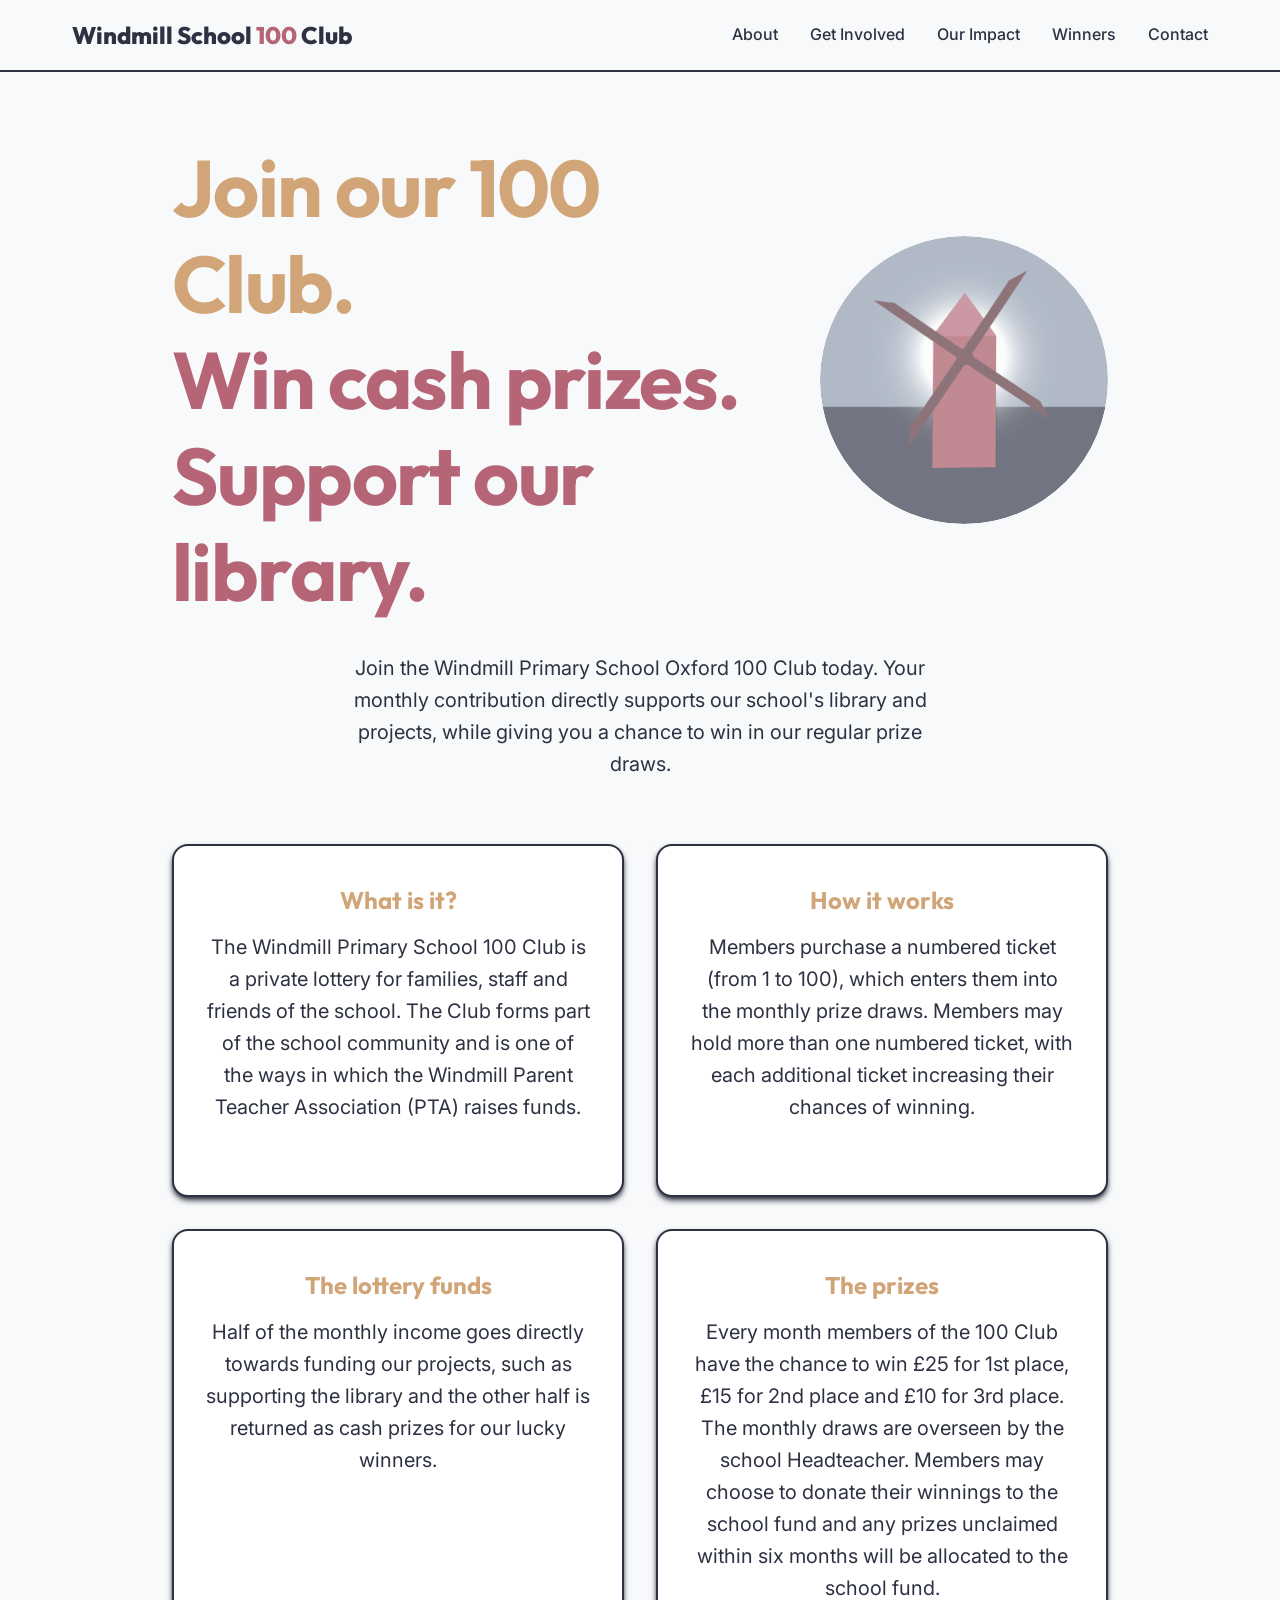
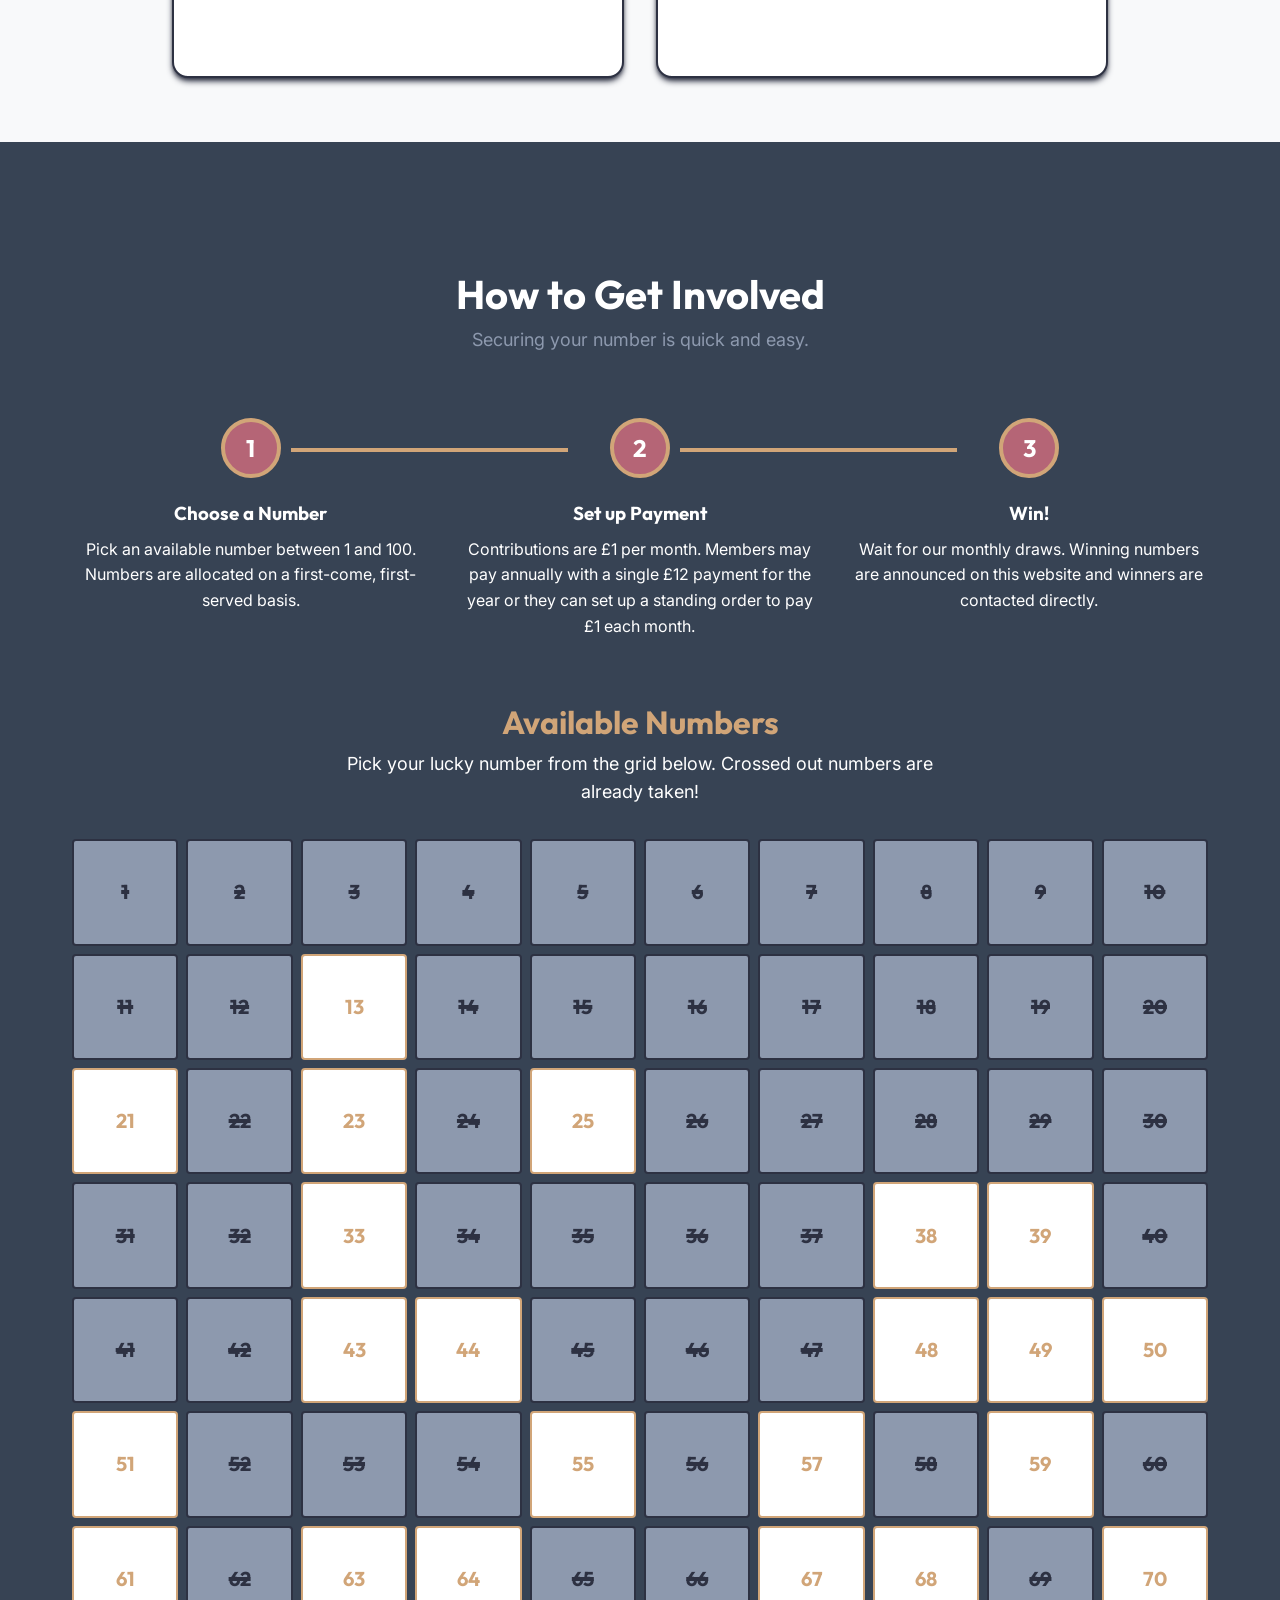
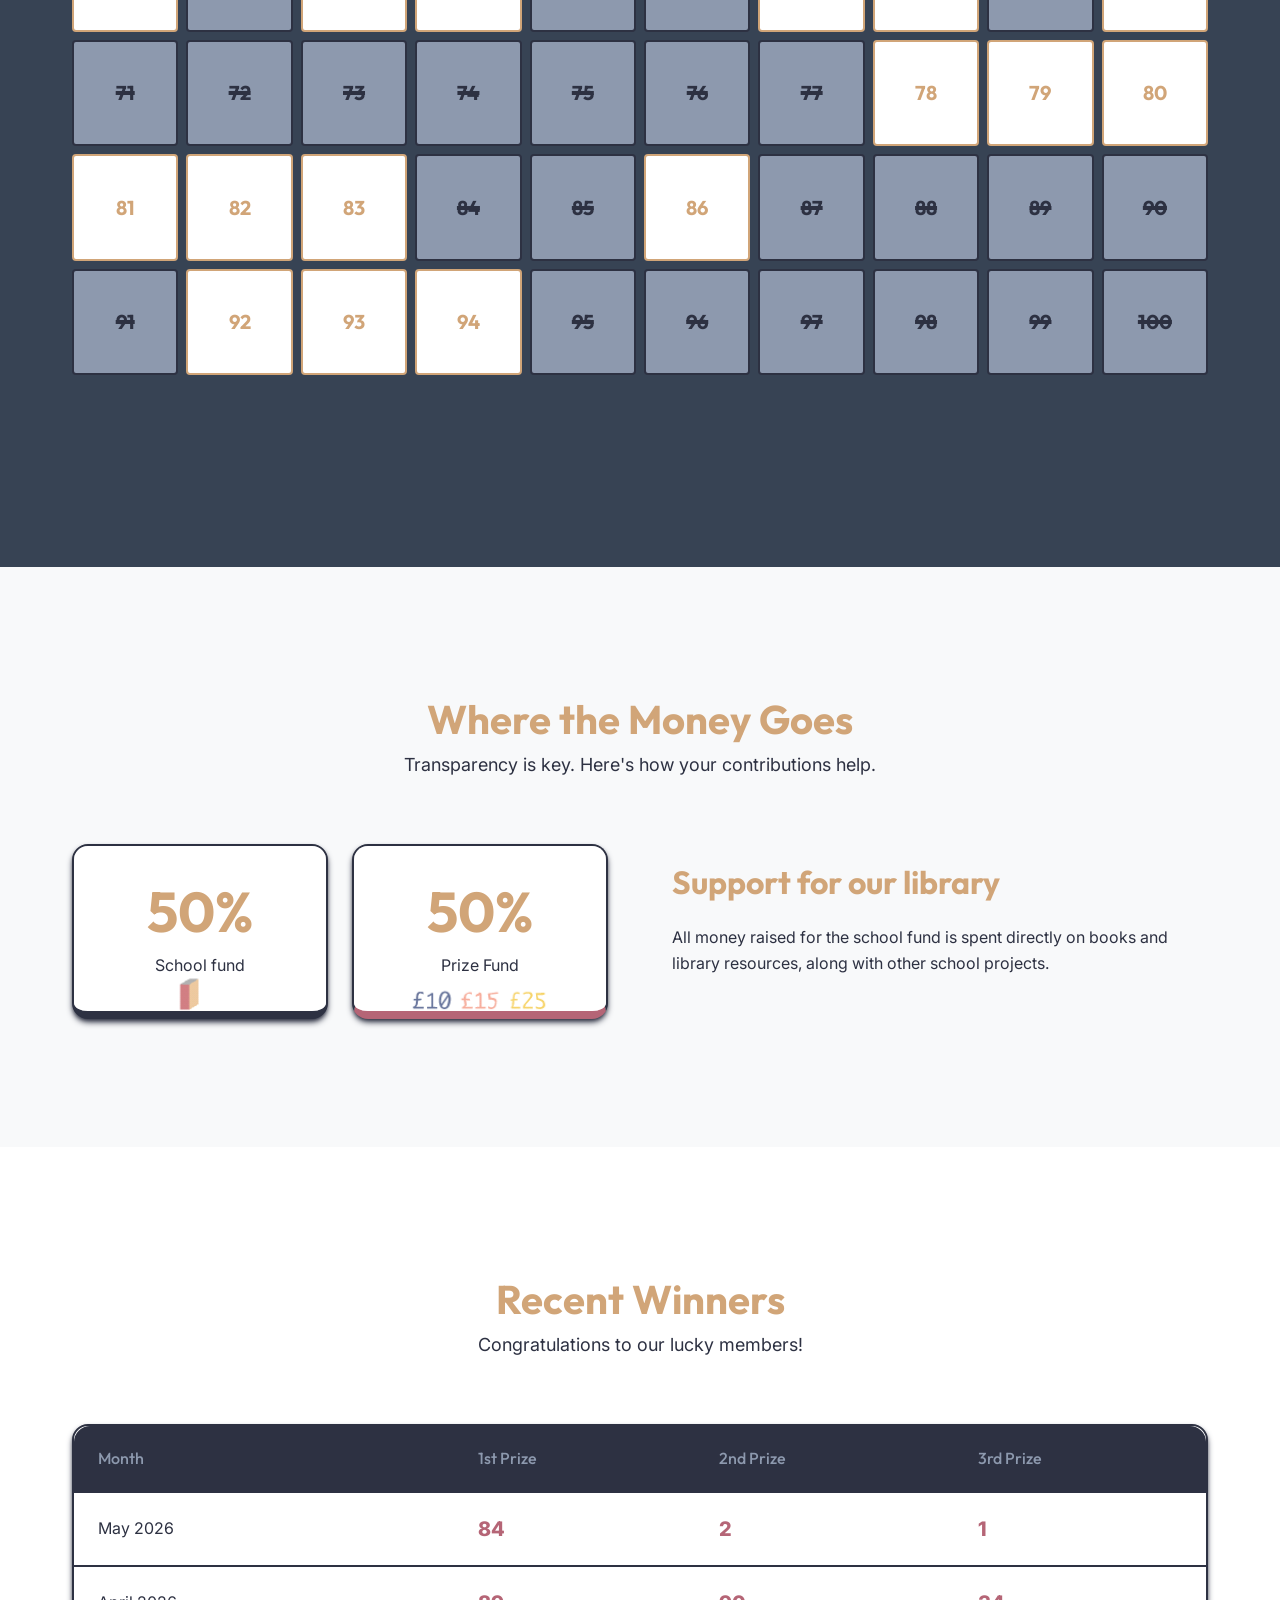
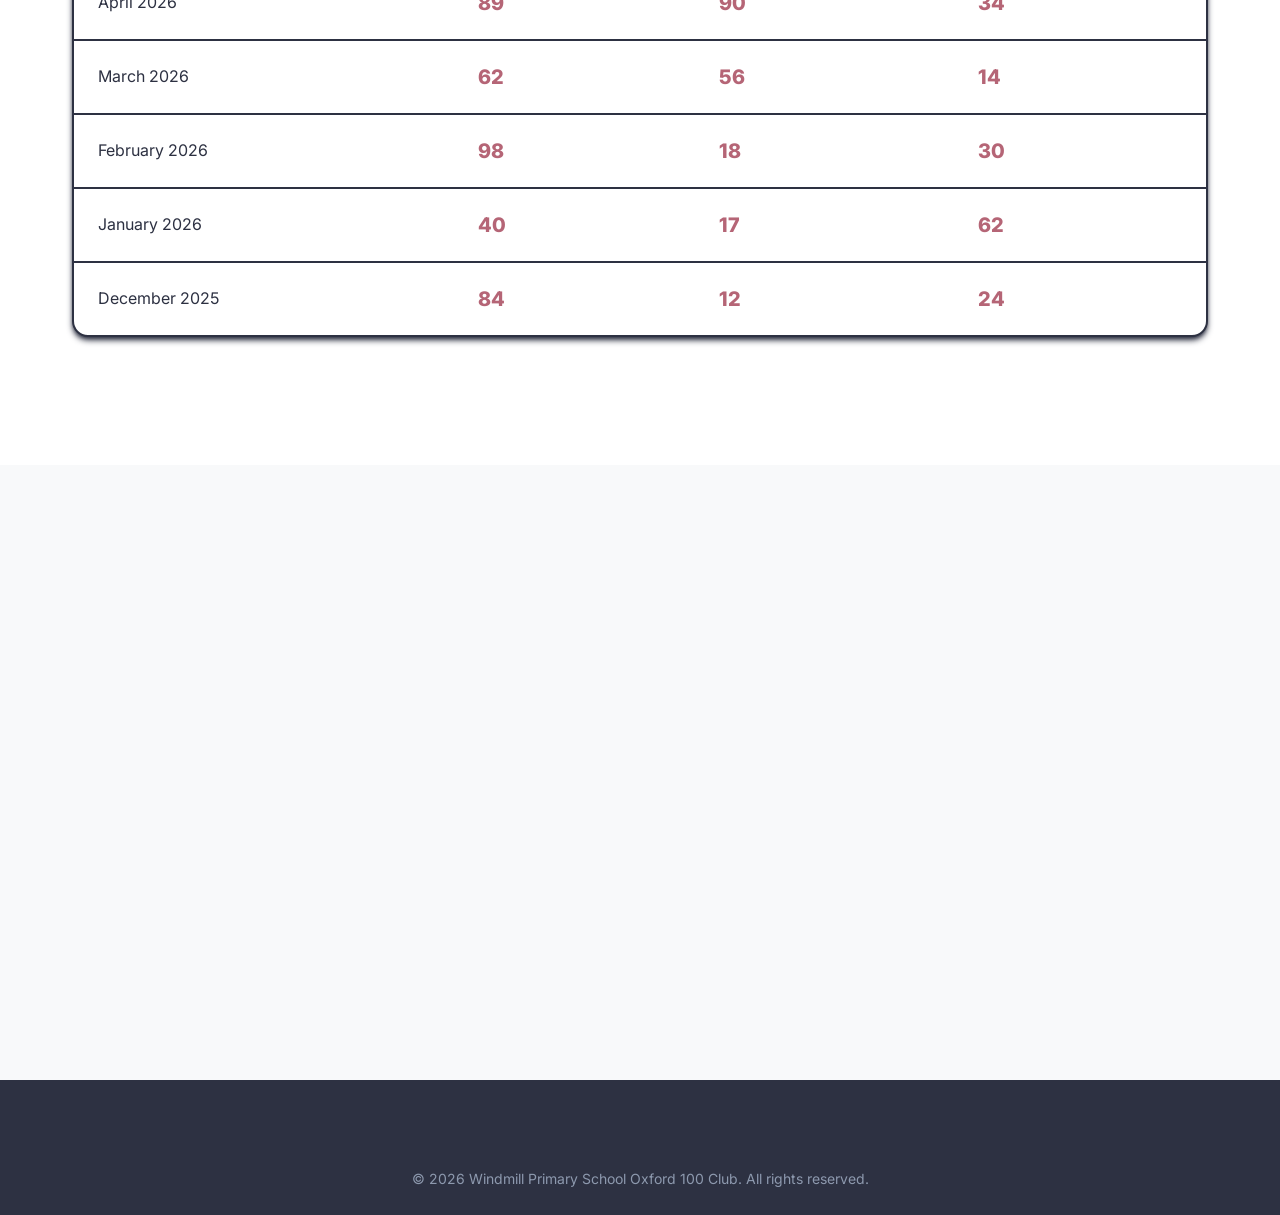
==== commit 2784b776: "updated index.html" ====
--- a/index.html
+++ b/index.html
@@ -146,7 +146,7 @@
                         <h4 class="stat-number">50%</h4>
                         <p>School fund</p>
                     </div>
-                    <div class="stat-box">
+                    <div class="stat-box prize-fund-box">
                         <h4 class="stat-number">50%</h4>
                         <p>Prize Fund</p>
                     </div>
--- a/style.css
+++ b/style.css
@@ -508,6 +508,25 @@
     z-index: -1;
 }
 
+.prize-fund-box {
+    position: relative;
+    overflow: hidden;
+    z-index: 1;
+}
+
+.prize-fund-box::before {
+    content: '';
+    position: absolute;
+    top: 0;
+    left: 0;
+    width: 100%;
+    height: 100%;
+    background-image: url('PrizeMoney.gif');
+    background-size: cover;
+    background-position: center;
+    opacity: 0.6;
+    z-index: -1;
+}
 .stat-number {
     font-size: 3.5rem;
     color: var(--c-orange);
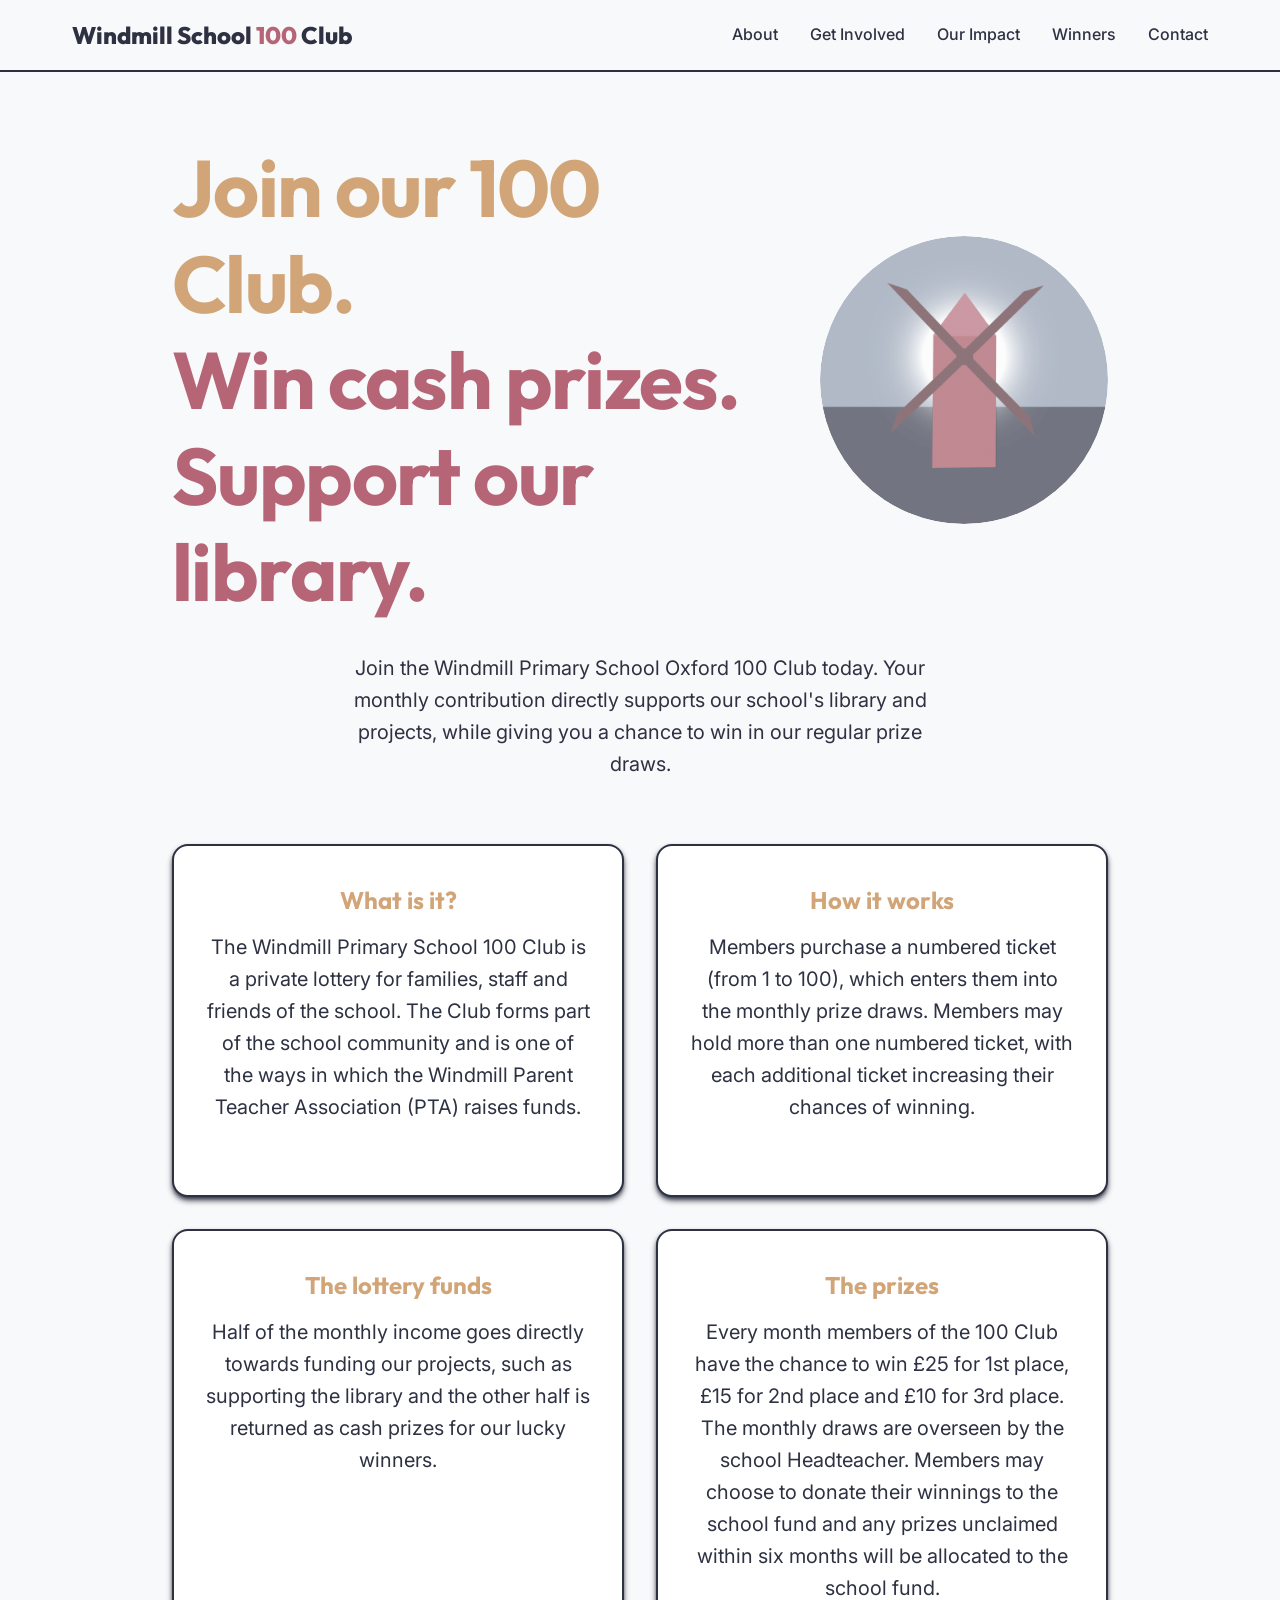
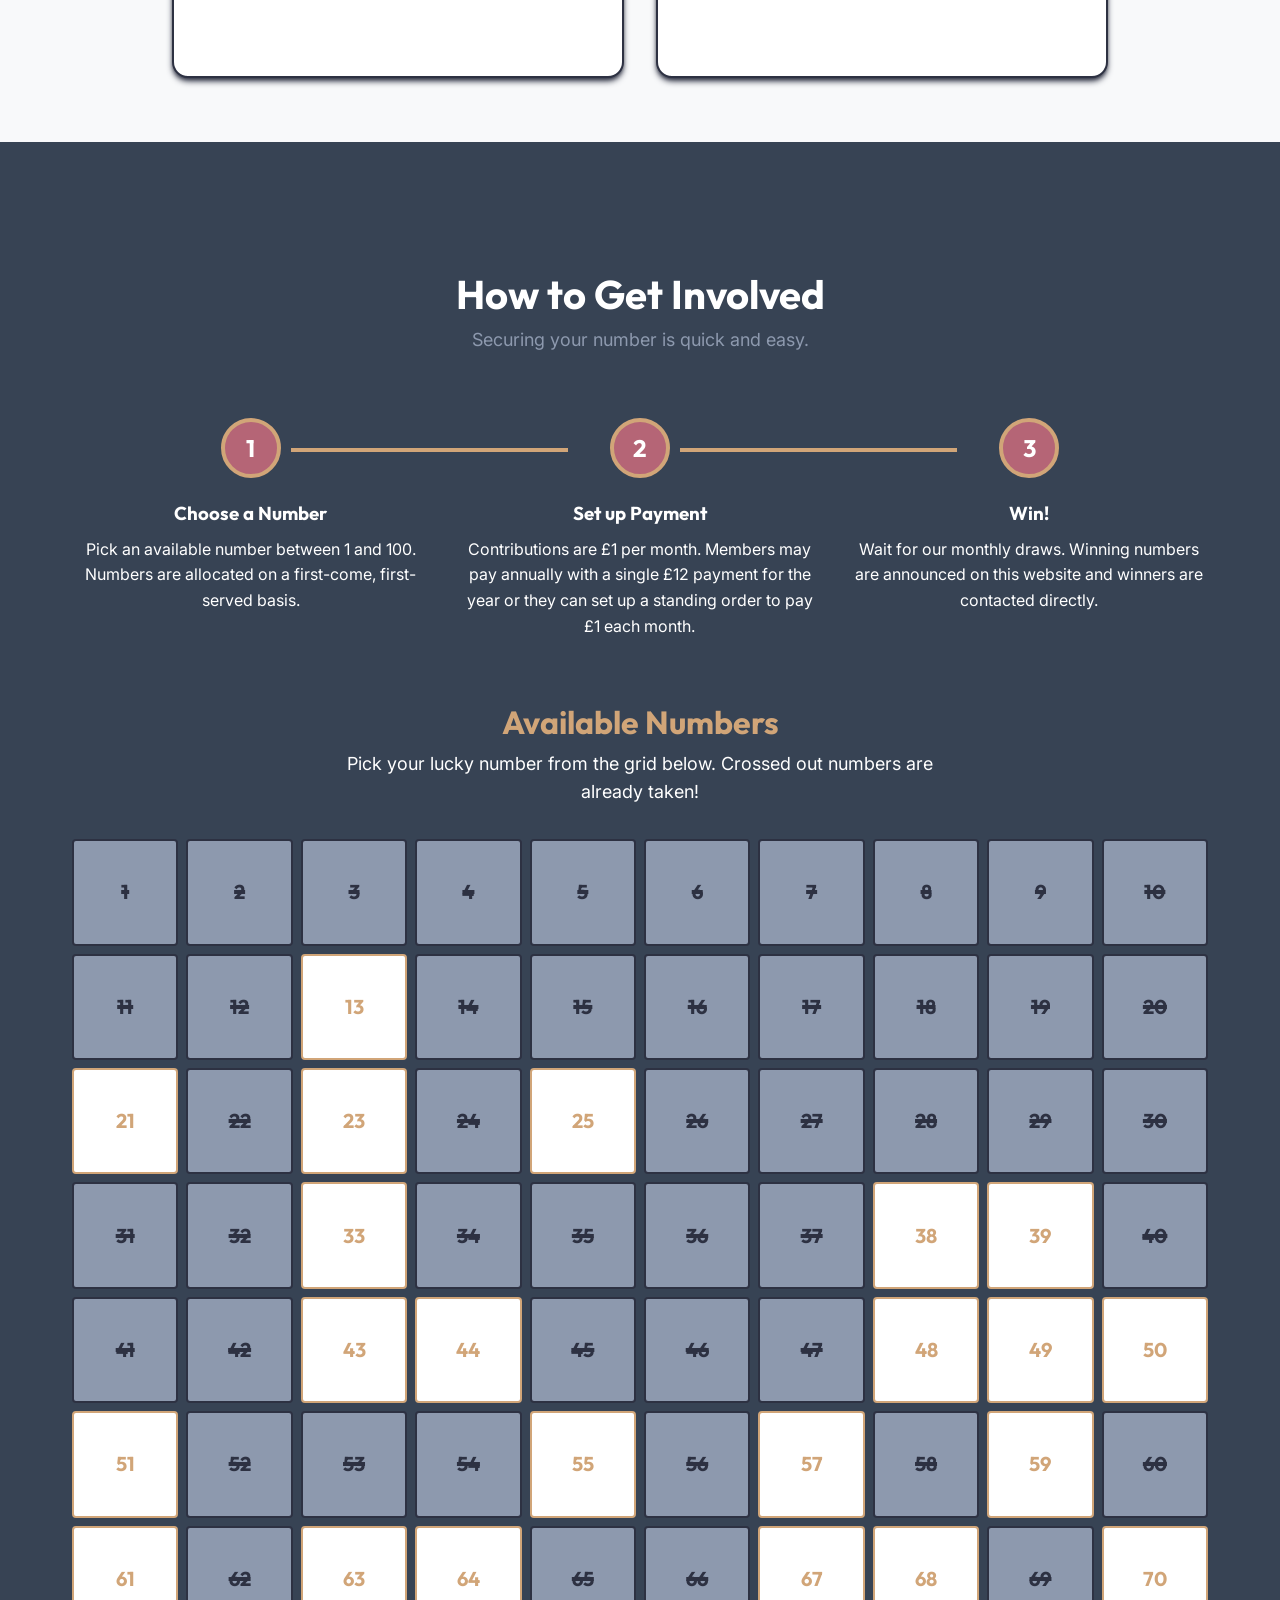
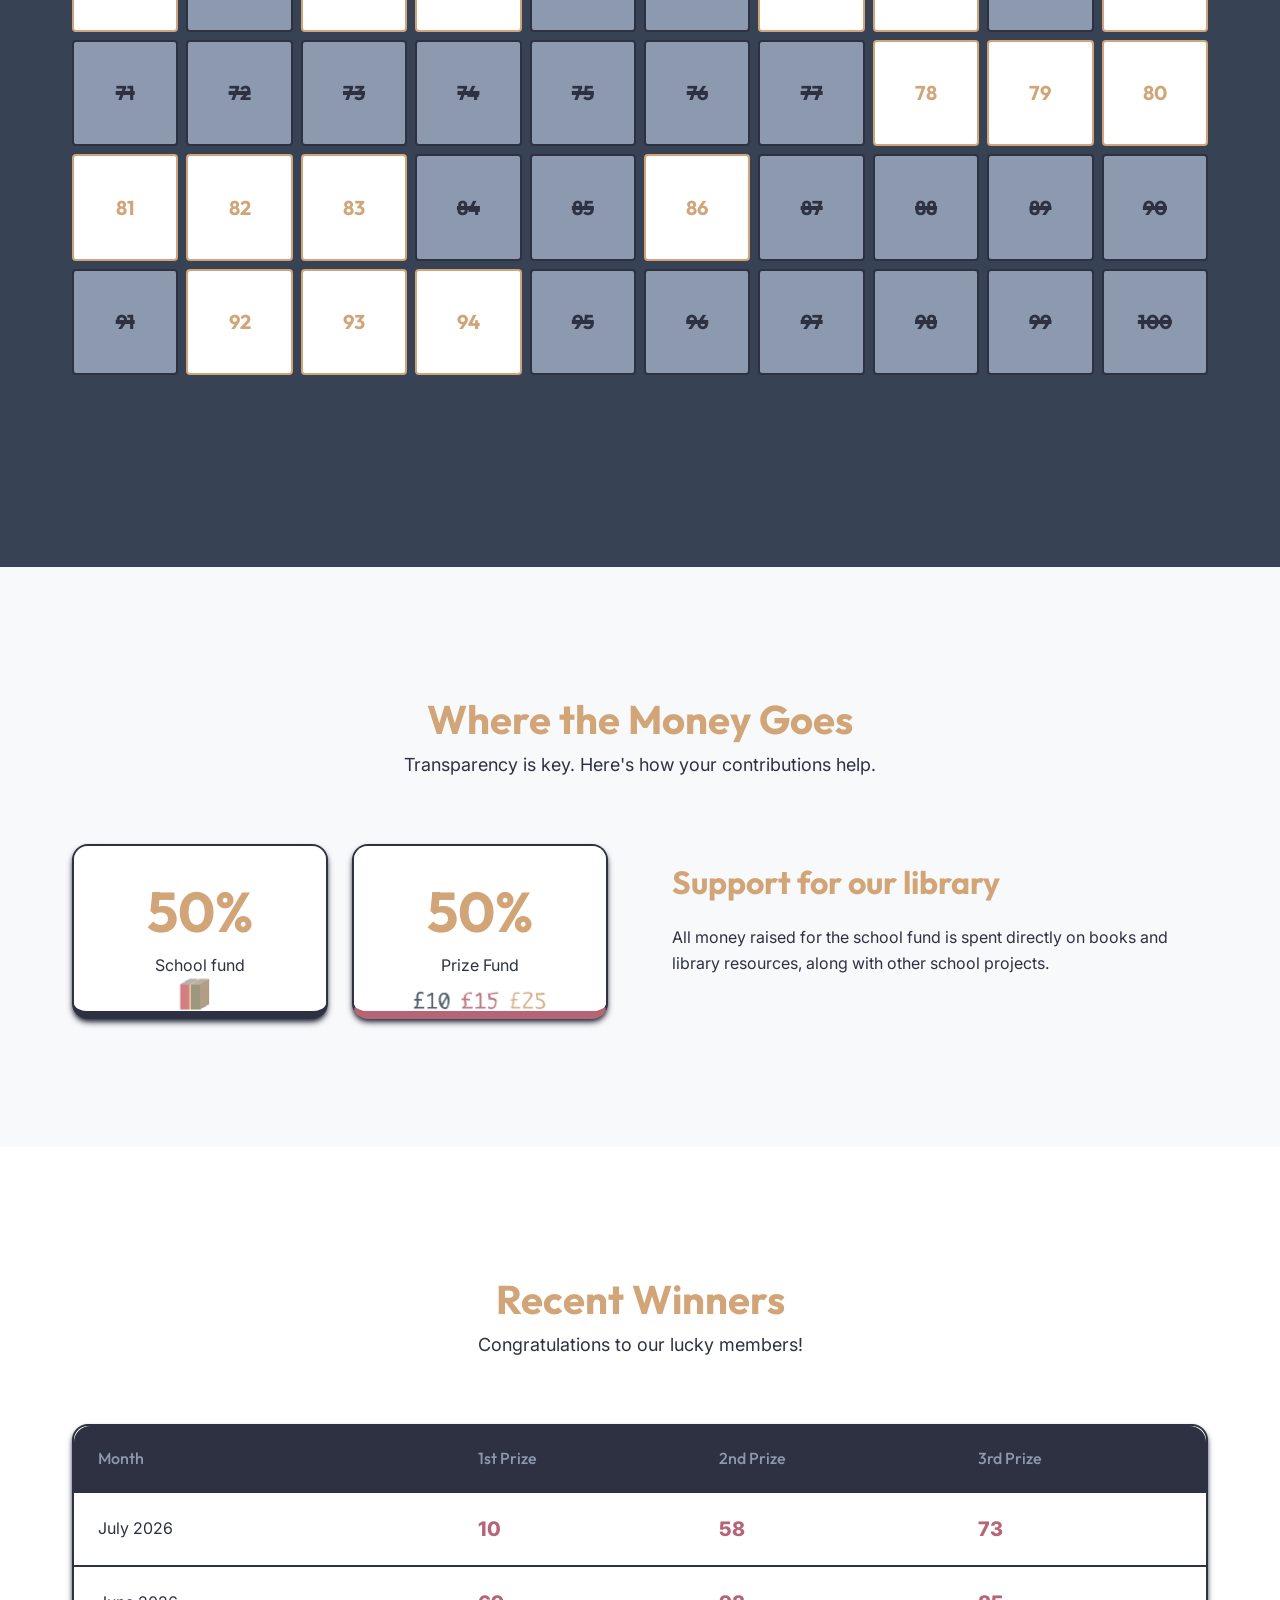
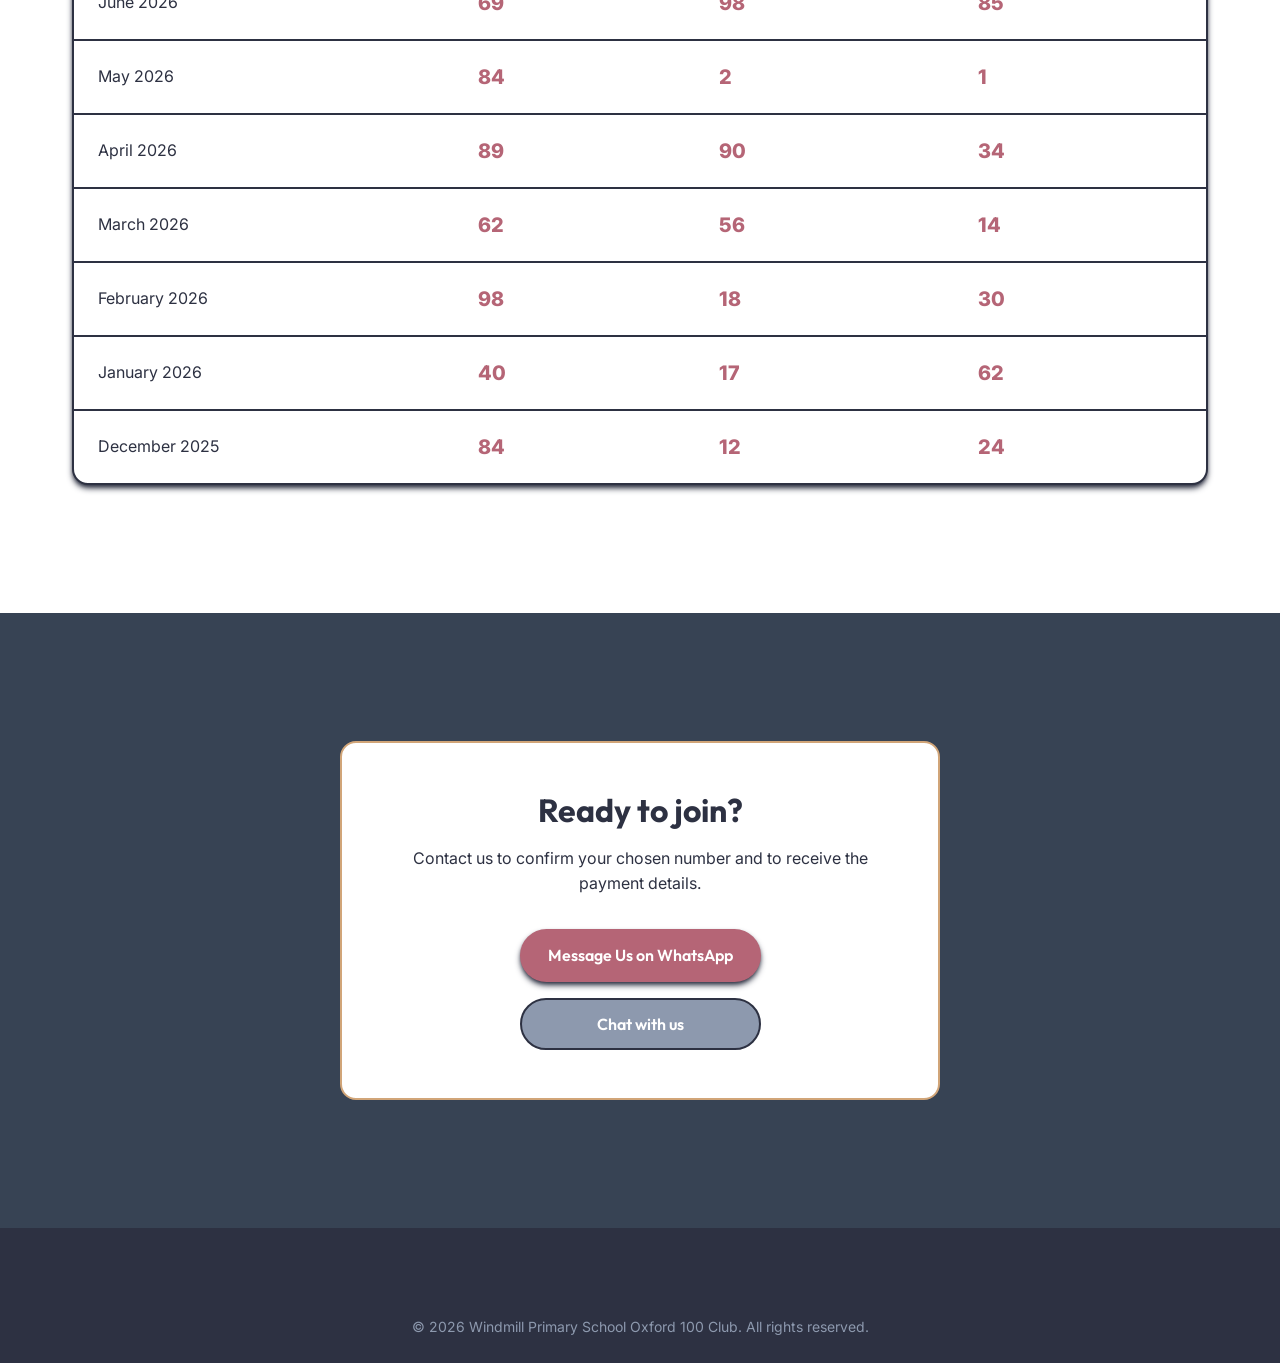
==== commit b15d2853: "Added winning numbers for June and July" ====
--- a/index.html
+++ b/index.html
@@ -179,6 +179,18 @@
                     </thead>
                     <tbody>
                         <tr>
+                            <td>July 2026</td>
+                            <td class="winning-number">10</td>
+                            <td class="winning-number">58</td>
+                            <td class="winning-number">73</td>
+                        </tr>
+                        <tr>
+                            <td>June 2026</td>
+                            <td class="winning-number">69</td>
+                            <td class="winning-number">98</td>
+                            <td class="winning-number">85</td>
+                        </tr>
+                        <tr>
                             <td>May 2026</td>
                             <td class="winning-number">84</td>
                             <td class="winning-number">2</td>
--- a/style.css
+++ b/style.css
@@ -524,7 +524,7 @@
     background-image: url('PrizeMoney.gif');
     background-size: cover;
     background-position: center;
-    opacity: 0.6;
+    opacity: 0.85;
     z-index: -1;
 }
 .stat-number {
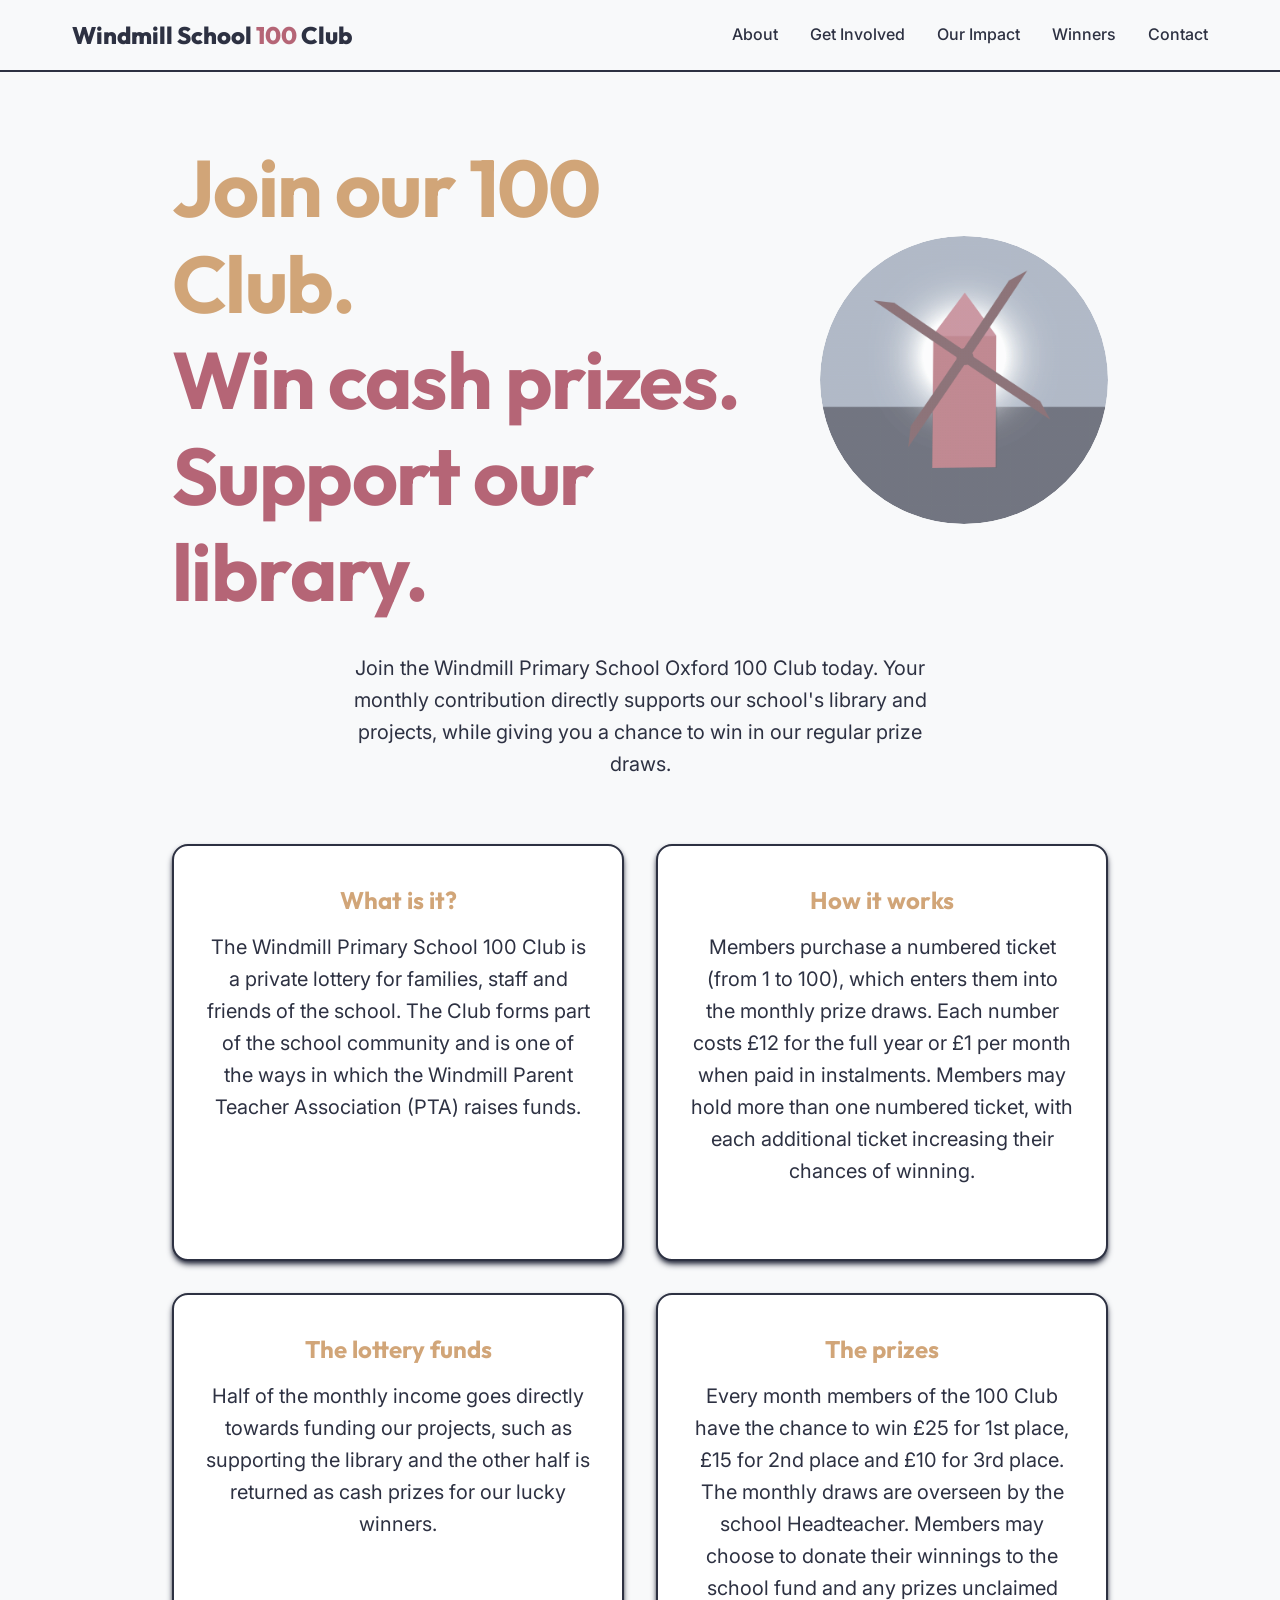
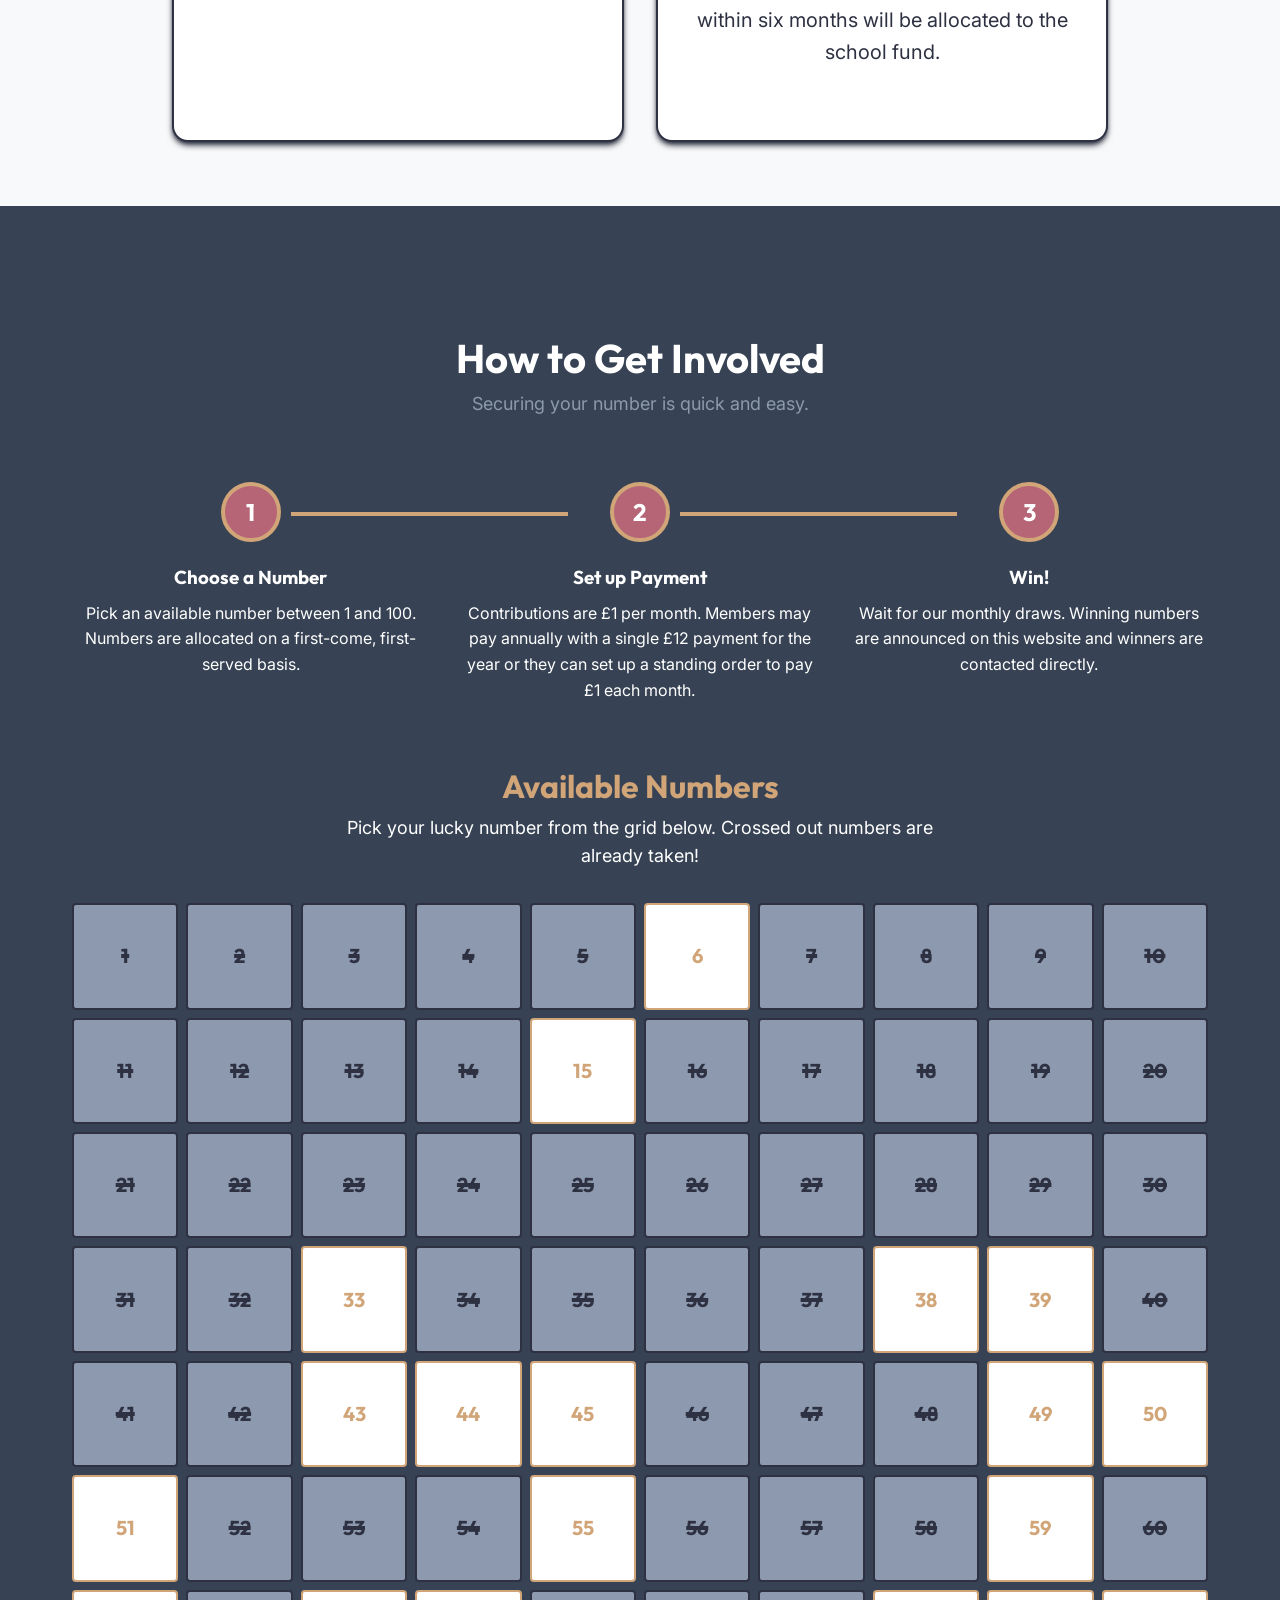
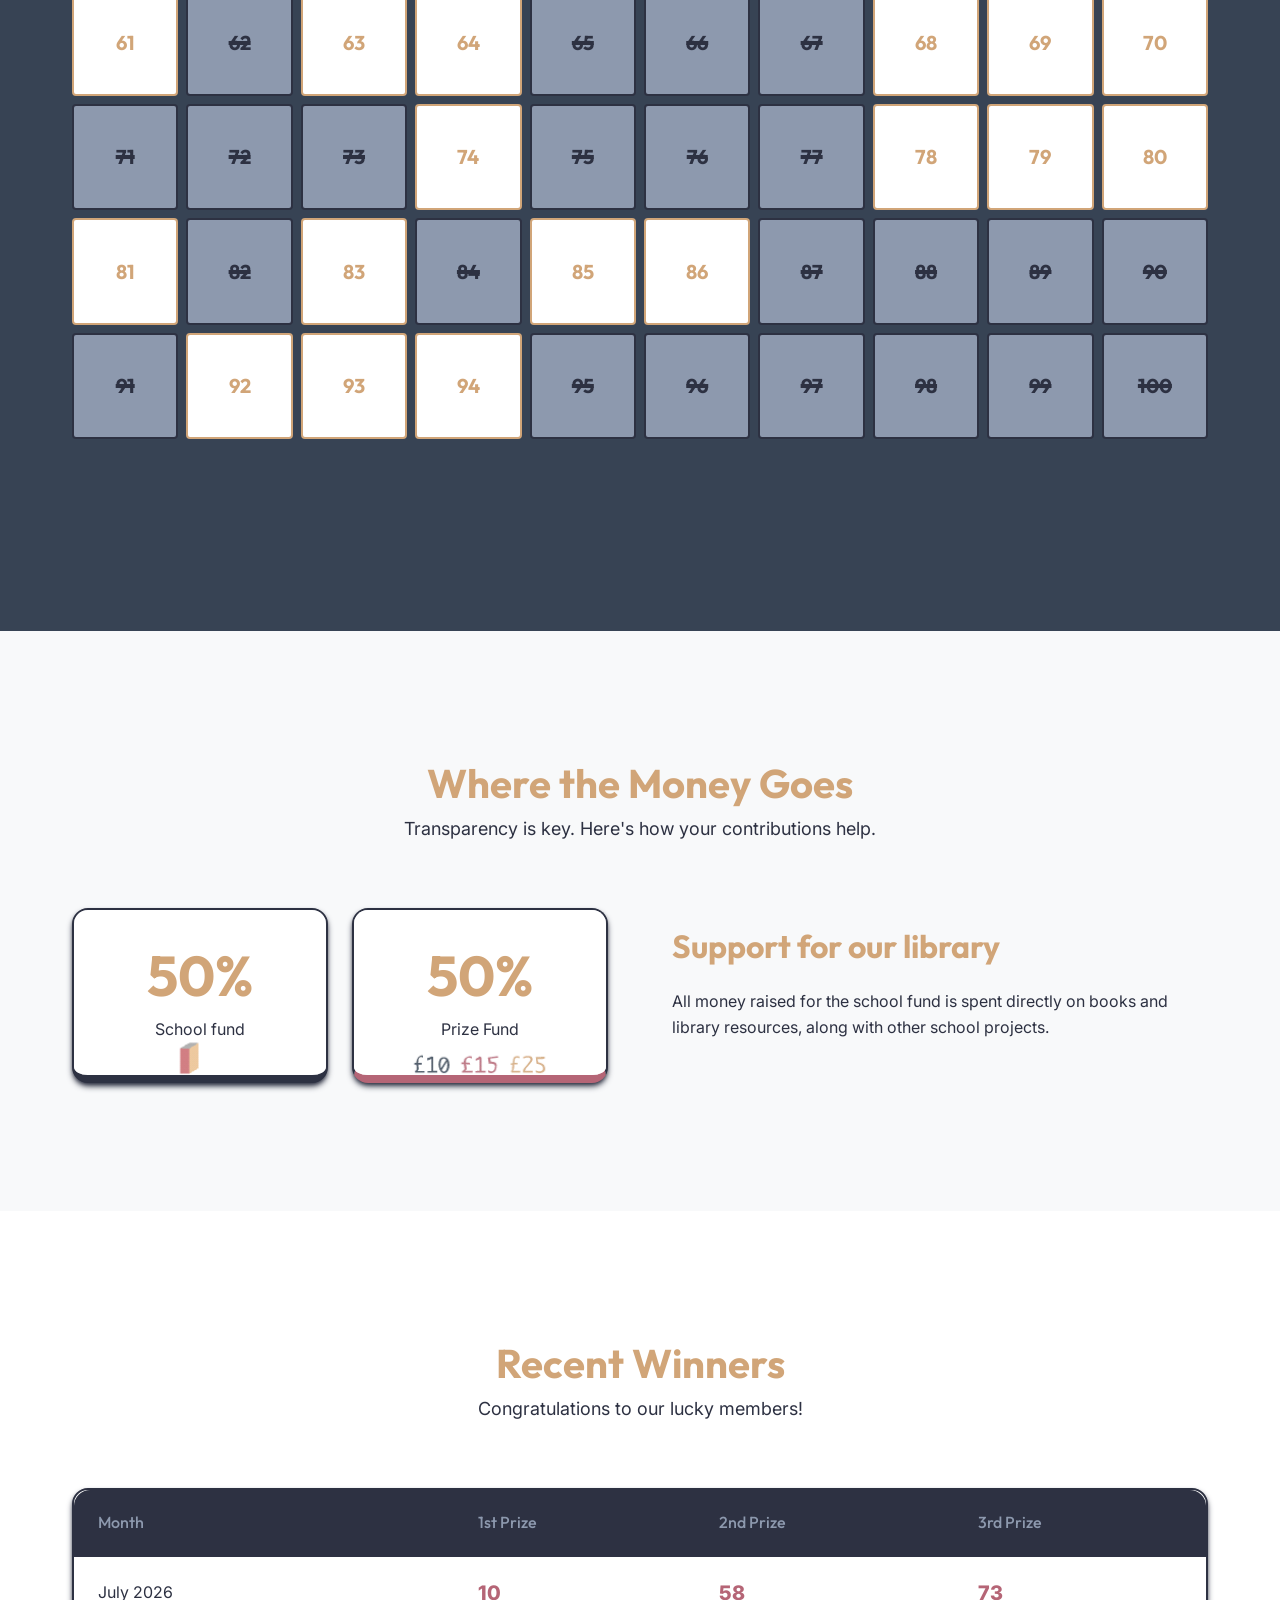
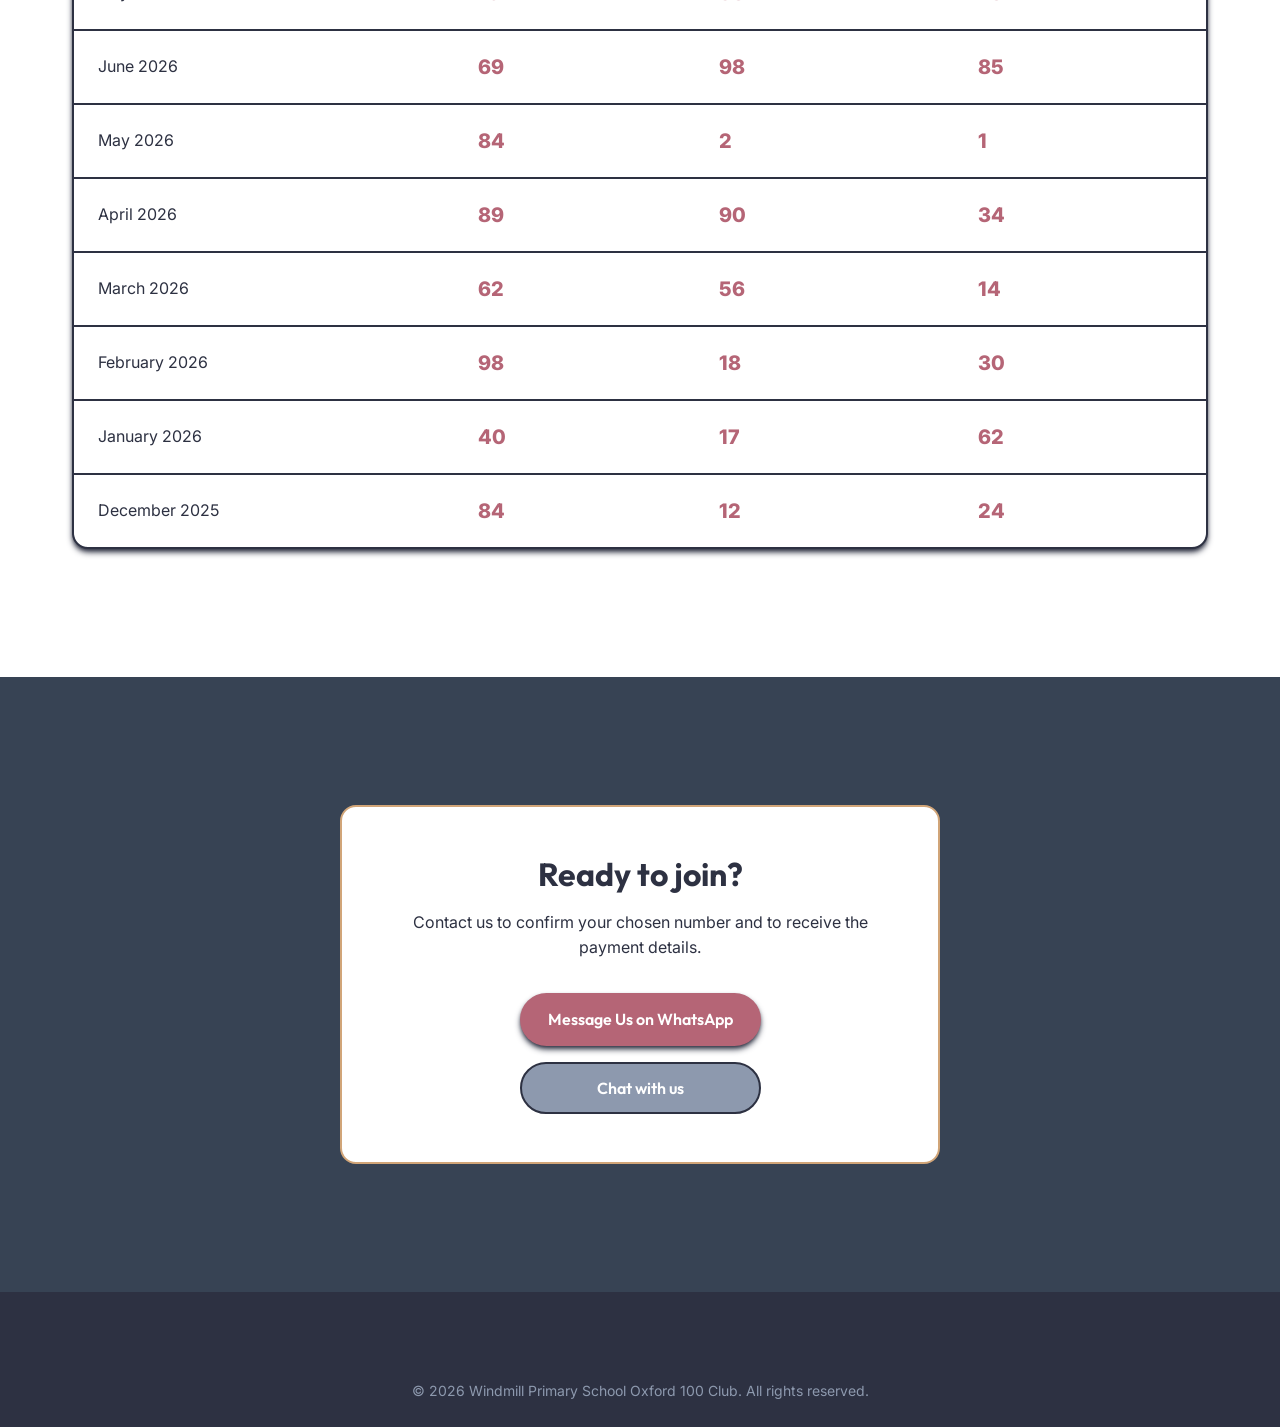
==== commit dec1ef5d: "Update index.html" ====
--- a/index.html
+++ b/index.html
@@ -77,7 +77,7 @@
                     <div class="about-card">
                         <h3>How it works</h3>
                         <p>Members purchase a numbered ticket (from 1 to 100), which enters them into the monthly prize
-                            draws. Members may hold more than one numbered ticket, with each additional ticket increasing their chances of winning.</p>
+                            draws. Each number costs £12 for the full year or £1 per month when paid in instalments. Members may hold more than one numbered ticket, with each additional ticket increasing their chances of winning.</p>
                     </div>
                     <div class="about-card">
                         <h3>The lottery funds</h3>
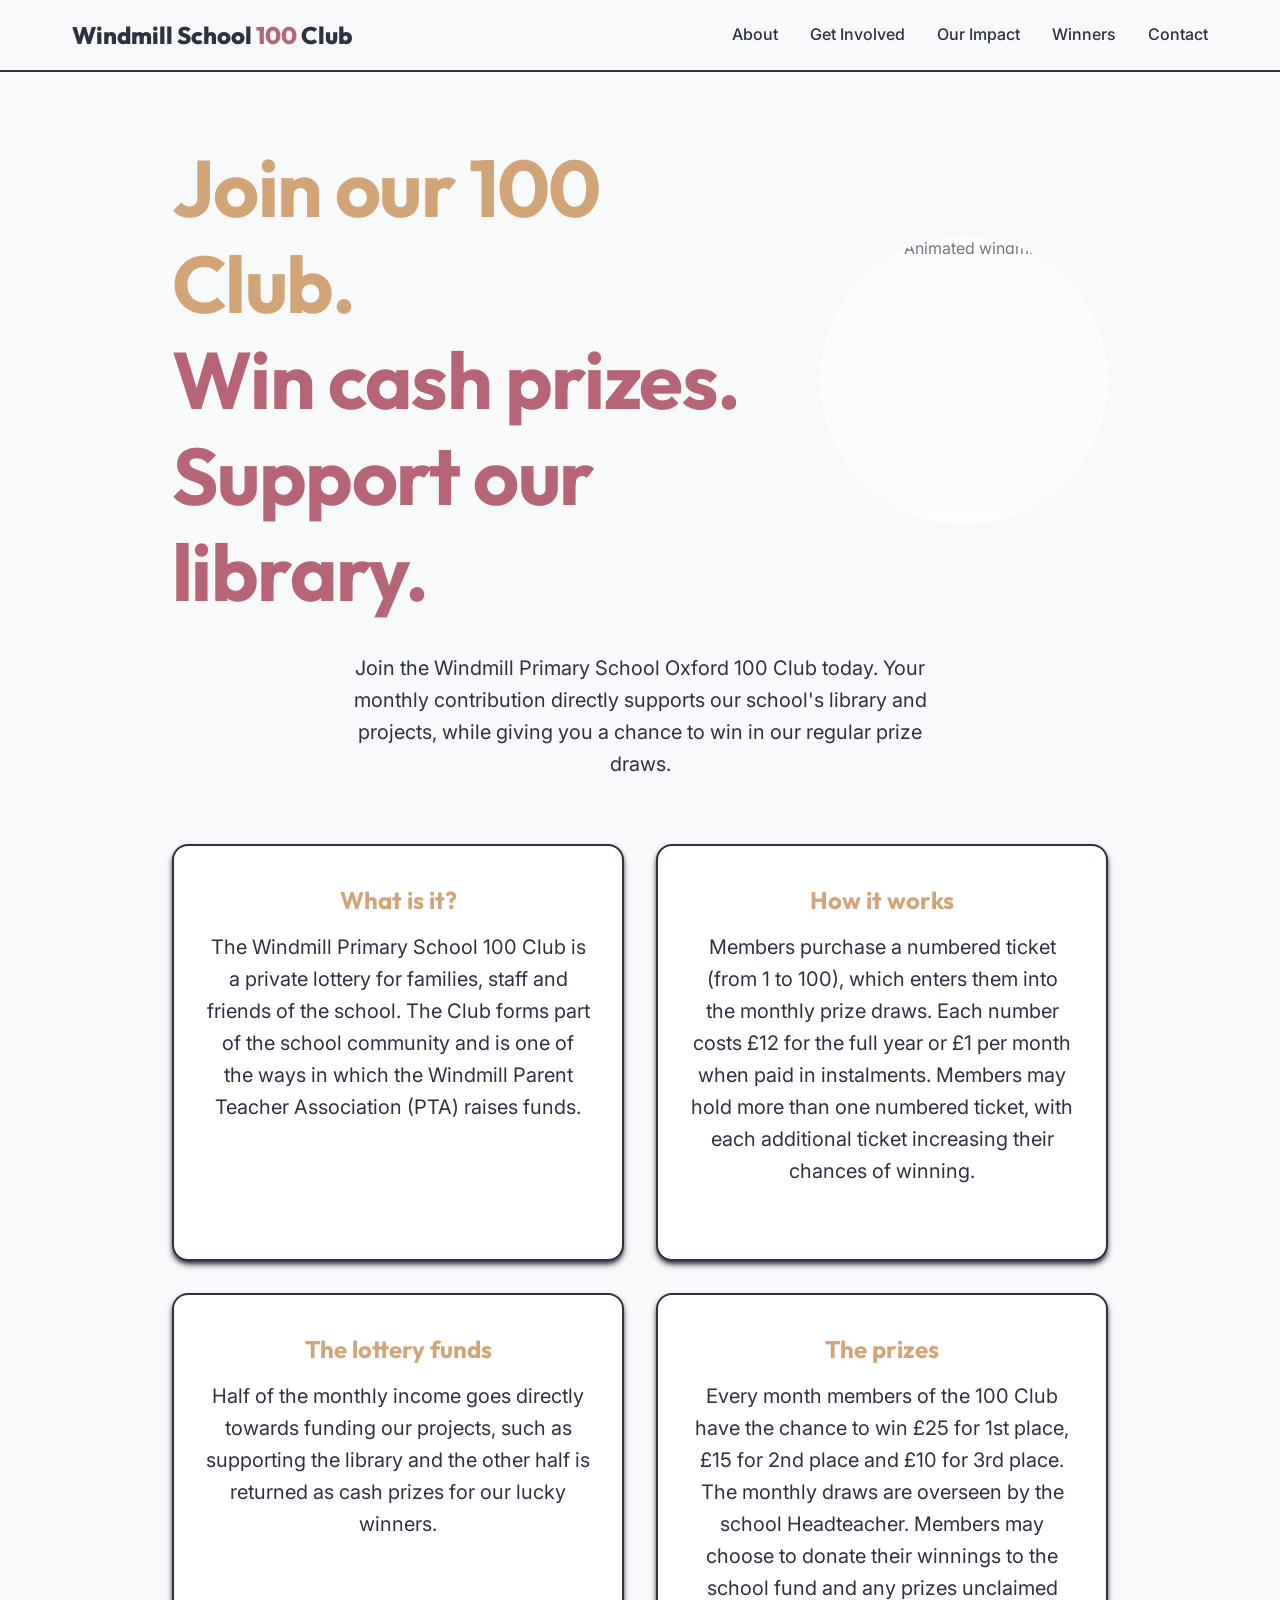
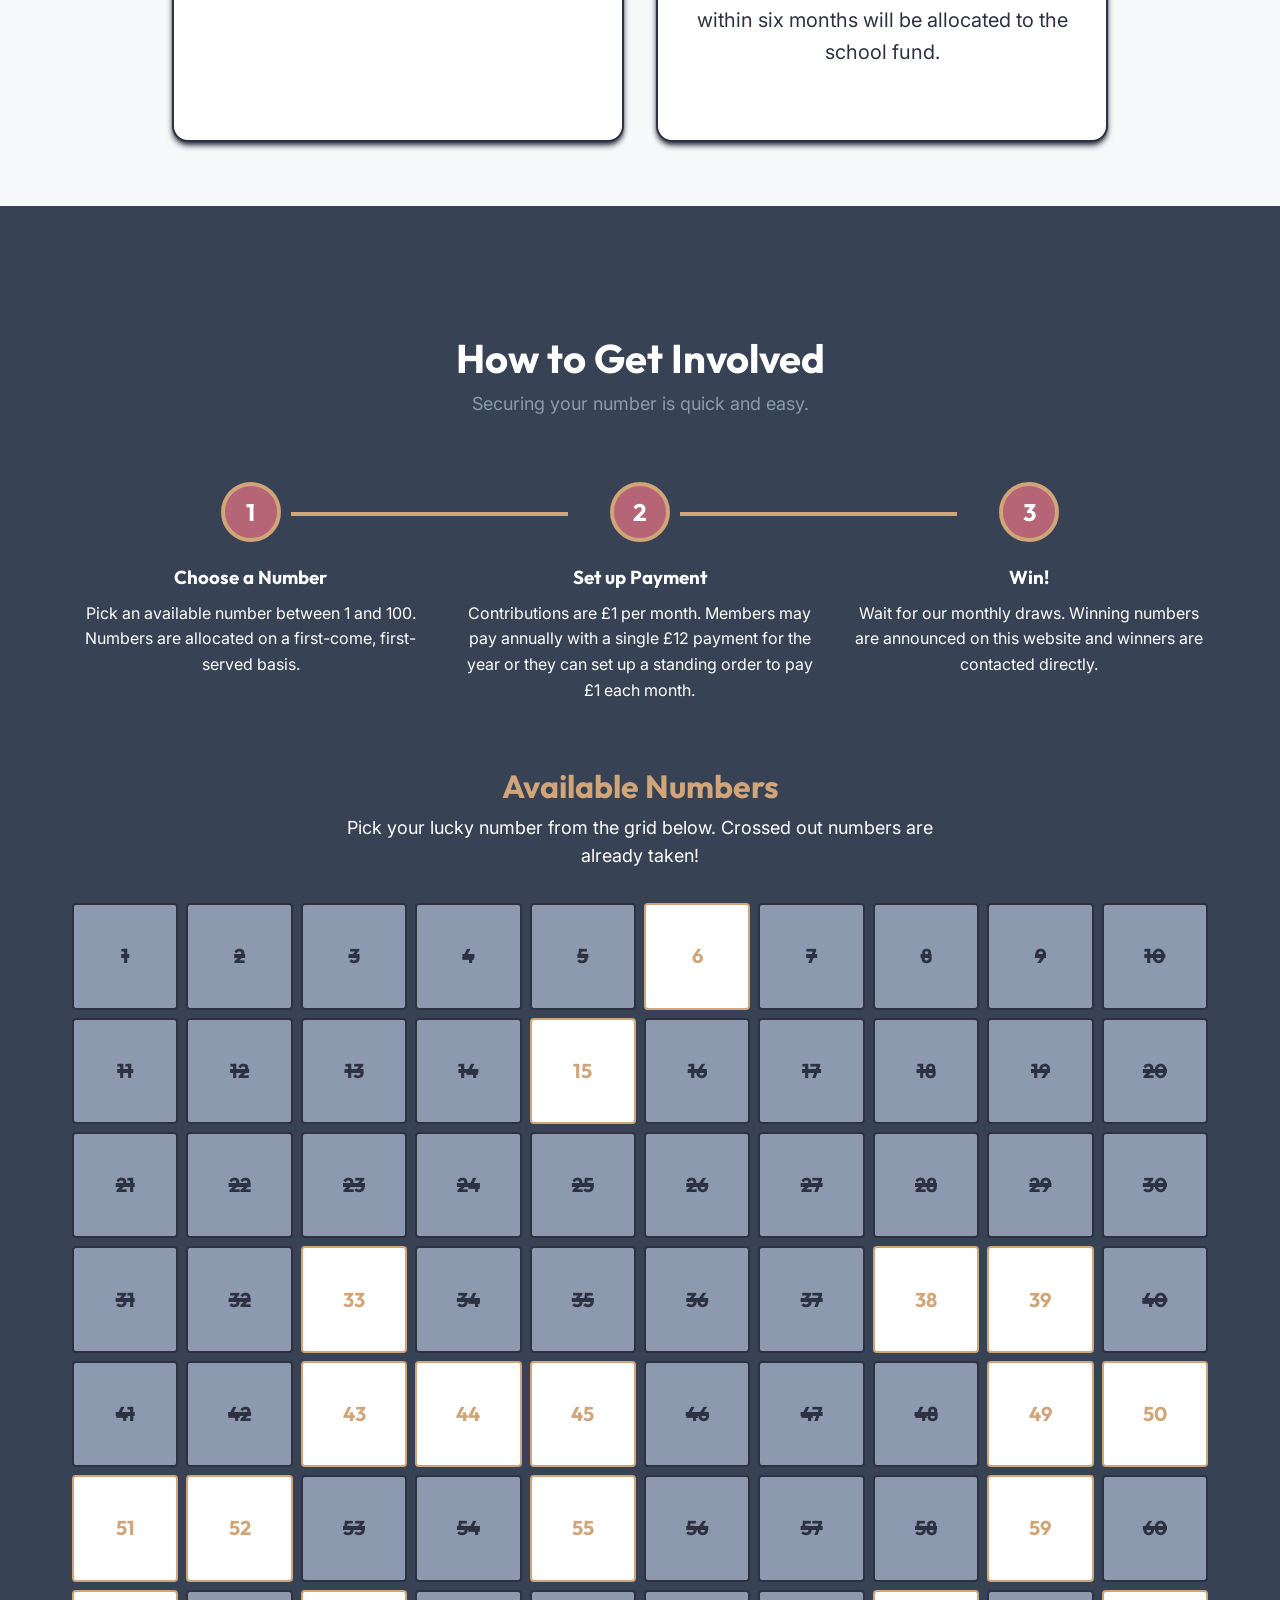
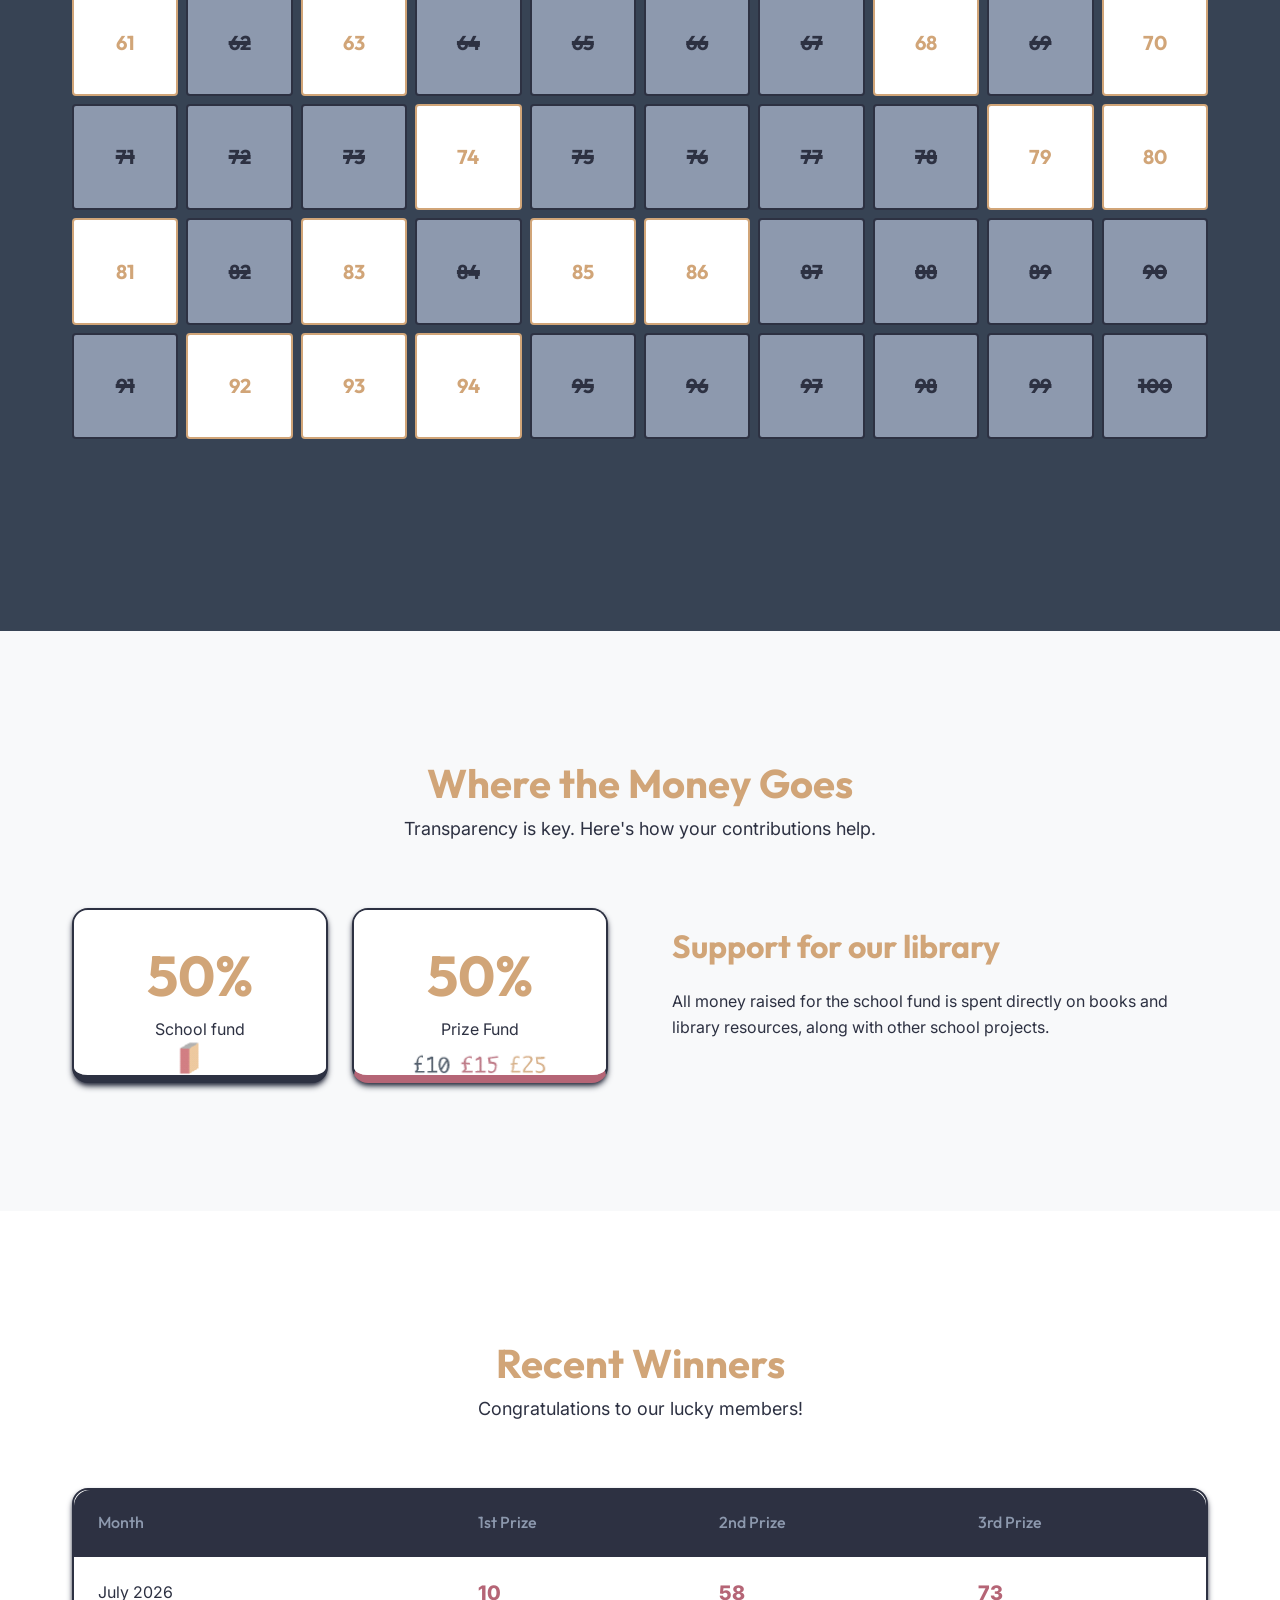
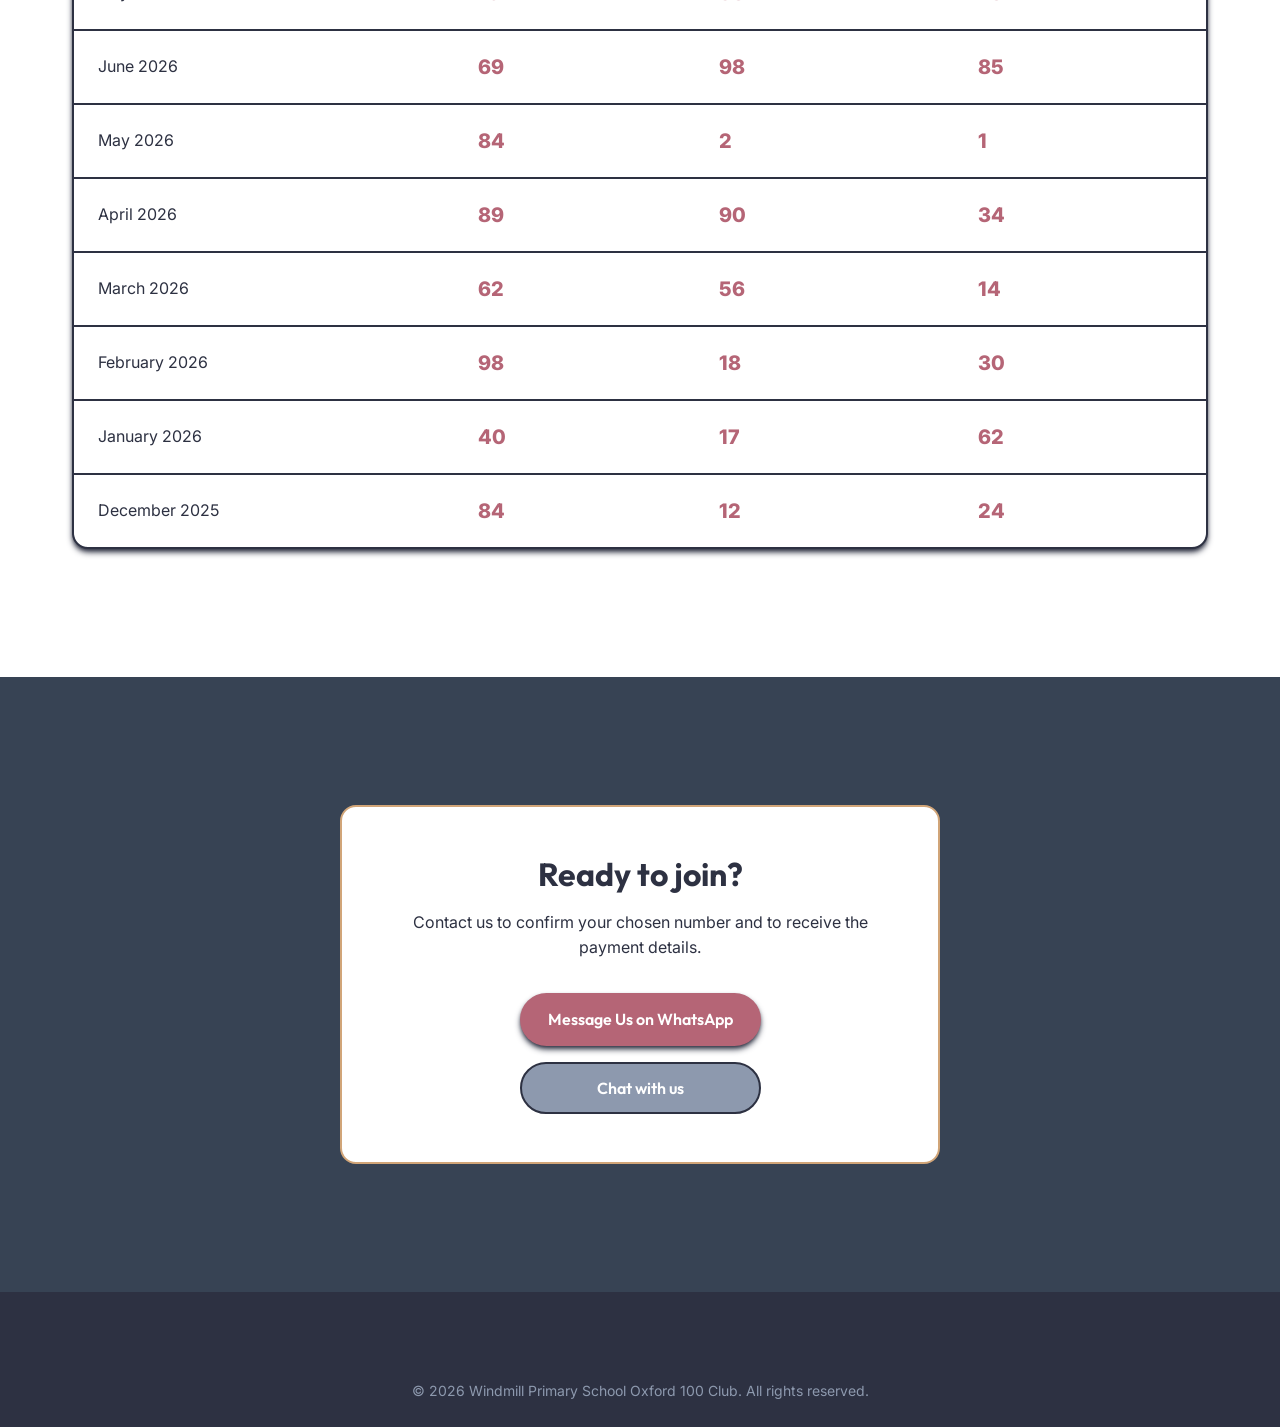
==== commit 1af1f7fe: "Update index.html" ====
--- a/index.html
+++ b/index.html
@@ -60,7 +60,7 @@
                     <h1 style="margin-bottom: 0; text-align: left;">Join our 100 Club.<br><span
                             class="text-gradient">Win cash prizes. Support our library.</span></h1>
                     <div class="title-circle">
-                        <img src="windmill.gif" alt="Animated GIF" class="circle-gif">
+                        <img src="windmill.webp" alt="Animated windmill" class="circle-gif">
                     </div>
                 </div>
                 <p style="margin-bottom: 4rem; font-size: 1.25rem;">Join the Windmill Primary School Oxford 100 Club
@@ -258,7 +258,7 @@
     </footer>
 
     <!-- Custom Modal -->
-    <div id="custom-modal" class="modal-overlay">
+    <div id="custom-modal" class="modal-overlay" role="dialog" aria-modal="true" aria-labelledby="modal-title">
         <div class="modal-content">
             <h3 id="modal-title">Number Selected</h3>
             <p id="modal-message">Please contact us to secure this number.</p>
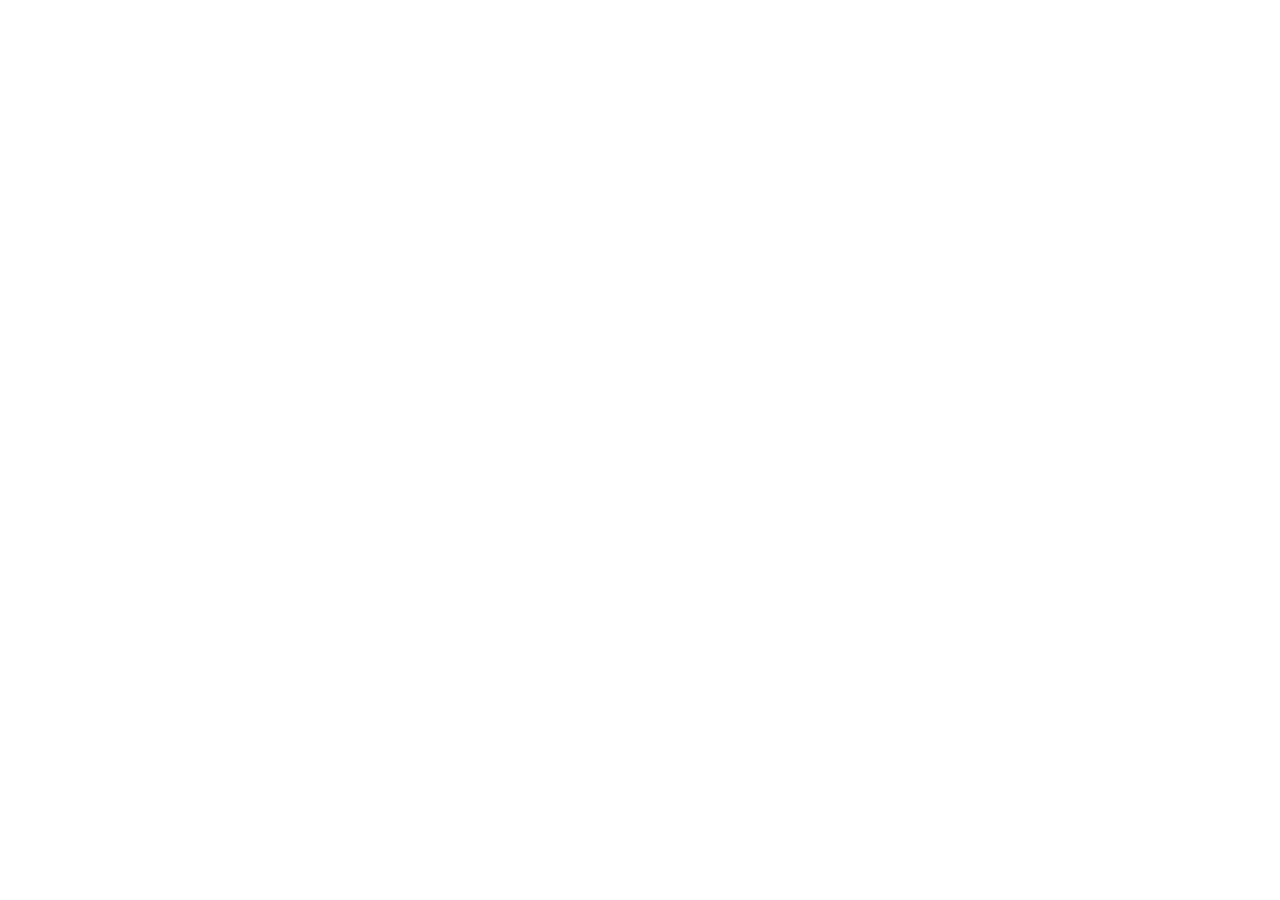
==== commit 63848e65: "Add files via upload" ====
--- a/index.html
+++ b/index.html
@@ -4,272 +4,39 @@
 <head>
     <meta charset="UTF-8">
     <meta name="viewport" content="width=device-width, initial-scale=1.0">
-    <title>Windmill Primary School Oxford 100 Club</title>
-    <meta name="description"
-        content="Join our 100 Club today! Support the community, help us fund important projects, and get a chance to win cash prizes every month.">
-    <!-- Google Fonts: Inter and Outfit -->
-    <link rel="preconnect" href="https://fonts.googleapis.com">
-    <link rel="preconnect" href="https://fonts.gstatic.com" crossorigin>
-    <link
-        href="https://fonts.googleapis.com/css2?family=Inter:wght@400;500;600&family=Outfit:wght@500;700;800&display=swap"
-        rel="stylesheet">
-    <link rel="stylesheet" href="style.css">
-    <link rel="icon" type="image/png" href="favicon.png">
+    <meta name="robots" content="noindex">
+    <title>We have moved | Windmill Primary School 100 Club, Oxford</title>
+    <link rel="canonical" href="https://100clubwindmill.org.uk/">
+    <!-- Send visitors to the new website straight away -->
+    <meta http-equiv="refresh" content="0; url=https://100clubwindmill.org.uk/">
+    <script>window.location.replace('https://100clubwindmill.org.uk/');</script>
+    <style>
+        body {
+            margin: 0;
+            min-height: 100vh;
+            display: flex;
+            align-items: center;
+            justify-content: center;
+            padding: 1rem;
+            background: #F8F9FA;
+            color: #2D3142;
+            font-family: system-ui, -apple-system, "Segoe UI", sans-serif;
+            text-align: center;
+        }
 
-    <!-- Crisp Chat Integration -->
-    <!-- PASTE YOUR CRISP CODE BELOW THIS LINE -->
-    <script
-        type="text/javascript">window.$crisp = []; window.CRISP_WEBSITE_ID = "8bfd09f8-98c0-48f9-9386-7f0d8e03ecea"; (function () { d = document; s = d.createElement("script"); s.src = "https://client.crisp.chat/l.js"; s.async = 1; d.getElementsByTagName("head")[0].appendChild(s); })();</script>
-    <!-- PASTE YOUR CRISP CODE ABOVE THIS LINE -->
-    <script type="text/javascript">
-        // Hide the default Crisp chat bubble on load
-        window.$crisp = window.$crisp || [];
-        window.$crisp.push(["do", "chat:hide"]);
-    </script>
+        a {
+            color: #B56576;
+            font-weight: 600;
+        }
+    </style>
 </head>
 
 <body>
-    <!-- Navigation -->
-    <nav id="navbar">
-        <div class="nav-container">
-            <a href="#" class="logo">
-                Windmill School <span class="logo-100">100</span> Club
-            </a>
-            <ul class="nav-links">
-                <li><a href="#about">About</a></li>
-                <li><a href="#involved">Get Involved</a></li>
-                <li><a href="#impact">Our Impact</a></li>
-                <li><a href="#winners">Winners</a></li>
-                <li><a href="#join">Contact</a></li>
-            </ul>
-            <button class="nav-mobile-toggle" aria-label="Toggle navigation">
-                <span></span>
-                <span></span>
-                <span></span>
-            </button>
-        </div>
-    </nav>
-
-    <!-- Hero & About Combined Section -->
-    <header class="hero section" id="about"
-        style="flex-direction: column; justify-content: flex-start; padding-top: 140px; padding-bottom: 4rem;">
-        <div class="container">
-            <div class="hero-content"
-                style="max-width: 1000px; margin: 0 auto; text-align: center; position: relative; z-index: 10;">
-                <div class="title-row">
-                    <h1 style="margin-bottom: 0; text-align: left;">Join our 100 Club.<br><span
-                            class="text-gradient">Win cash prizes. Support our library.</span></h1>
-                    <div class="title-circle">
-                        <img src="windmill.webp" alt="Animated windmill" class="circle-gif">
-                    </div>
-                </div>
-                <p style="margin-bottom: 4rem; font-size: 1.25rem;">Join the Windmill Primary School Oxford 100 Club
-                    today. Your monthly contribution directly supports our school's library and projects, while giving
-                    you a chance to win in our regular prize draws.</p>
-
-                <div class="about-grid">
-                    <div class="about-card">
-                        <h3>What is it?</h3>
-                        <p>The Windmill Primary School 100 Club is a private lottery for families, staff and friends of
-                            the school. The Club forms part of the school community and is one of the ways in which the
-                            Windmill Parent Teacher Association (PTA) raises funds.</p>
-                    </div>
-                    <div class="about-card">
-                        <h3>How it works</h3>
-                        <p>Members purchase a numbered ticket (from 1 to 100), which enters them into the monthly prize
-                            draws. Each number costs £12 for the full year or £1 per month when paid in instalments. Members may hold more than one numbered ticket, with each additional ticket increasing their chances of winning.</p>
-                    </div>
-                    <div class="about-card">
-                        <h3>The lottery funds</h3>
-                        <p>Half of the monthly income goes directly towards funding our projects, such as supporting the
-                            library and the other half is returned as cash prizes for our lucky winners.</p>
-                    </div>
-                    <div class="about-card">
-                        <h3>The prizes</h3>
-                        <p>Every month members of the 100 Club have the chance to win £25 for 1st place, £15 for 2nd place and £10 for 3rd place. 
-                            The monthly draws are overseen by the school Headteacher. Members may choose to donate their winnings to the school fund 
-                            and any prizes unclaimed within six months will be allocated to the school fund.</p>
-                    </div>
-                </div>
-            </div>
-        </div>
-    </header>
-
-    <!-- Get Involved Section -->
-    <section id="involved" class="section section-dark">
-        <div class="container">
-            <div class="section-header">
-                <h2>How to Get Involved</h2>
-                <p>Securing your number is quick and easy.</p>
-            </div>
-            <div class="steps-container">
-                <div class="step">
-                    <div class="step-number">1</div>
-                    <h3>Choose a Number</h3>
-                    <p>Pick an available number between 1 and 100. Numbers are allocated on a first-come, first-served
-                        basis.</p>
-                </div>
-                <div class="step">
-                    <div class="step-number">2</div>
-                    <h3>Set up Payment</h3>
-                    <p>Contributions are £1 per month. Members may pay annually with a single £12 payment for the year
-                        or they can set up a standing order to pay £1 each month.</p>
-                </div>
-                <div class="step">
-                    <div class="step-number">3</div>
-                    <h3>Win!</h3>
-                    <p>Wait for our monthly draws. Winning numbers are announced on this website and winners are contacted directly.</p>
-                </div>
-            </div>
-
-            <div class="numbers-section" style="margin-bottom: 4rem;">
-                <div class="section-header" style="margin-bottom: 2rem;">
-                    <h3 style="font-size: 2rem; color: var(--c-orange); margin-bottom: 0.5rem;">Available Numbers</h3>
-                    <p style="color: var(--text-dark-section);">Pick your lucky number from the grid below. Crossed out
-                        numbers are already taken!</p>
-                </div>
-                <div id="numbers-grid" class="numbers-grid"></div>
-            </div>
-        </div>
-    </section>
-
-    <!-- Impact Section -->
-    <section id="impact" class="section">
-        <div class="container">
-            <div class="section-header">
-                <h2>Where the Money Goes</h2>
-                <p>Transparency is key. Here's how your contributions help.</p>
-            </div>
-            <div class="impact-content">
-                <div class="impact-stats">
-                    <div class="stat-box school-fund-box">
-                        <h4 class="stat-number">50%</h4>
-                        <p>School fund</p>
-                    </div>
-                    <div class="stat-box prize-fund-box">
-                        <h4 class="stat-number">50%</h4>
-                        <p>Prize Fund</p>
-                    </div>
-                </div>
-                <div class="impact-details">
-                    <h3>Support for our library</h3>
-                    <p>All money raised for the school fund is spent directly on books and library resources, along with
-                        other school projects.</p>
-                </div>
-            </div>
-        </div>
-    </section>
-
-    <!-- Winners Section -->
-    <section id="winners" class="section bg-light">
-        <div class="container">
-            <div class="section-header">
-                <h2>Recent Winners</h2>
-                <p>Congratulations to our lucky members!</p>
-            </div>
-            <div class="winners-table-container">
-                <table class="winners-table">
-                    <thead>
-                        <tr>
-                            <th>Month</th>
-                            <th>1st Prize</th>
-                            <th>2nd Prize</th>
-                            <th>3rd Prize</th>
-                        </tr>
-                    </thead>
-                    <tbody>
-                        <tr>
-                            <td>July 2026</td>
-                            <td class="winning-number">10</td>
-                            <td class="winning-number">58</td>
-                            <td class="winning-number">73</td>
-                        </tr>
-                        <tr>
-                            <td>June 2026</td>
-                            <td class="winning-number">69</td>
-                            <td class="winning-number">98</td>
-                            <td class="winning-number">85</td>
-                        </tr>
-                        <tr>
-                            <td>May 2026</td>
-                            <td class="winning-number">84</td>
-                            <td class="winning-number">2</td>
-                            <td class="winning-number">1</td>
-                        </tr>
-                        <tr>
-                            <td>April 2026</td>
-                            <td class="winning-number">89</td>
-                            <td class="winning-number">90</td>
-                            <td class="winning-number">34</td>
-                        </tr>
-                        <tr>
-                            <td>March 2026</td>
-                            <td class="winning-number">62</td>
-                            <td class="winning-number">56</td>
-                            <td class="winning-number">14</td>
-                        </tr>
-                        <tr>
-                            <td>February 2026</td>
-                            <td class="winning-number">98</td>
-                            <td class="winning-number">18</td>
-                            <td class="winning-number">30</td>
-                        </tr>
-                        <tr>
-                            <td>January 2026</td>
-                            <td class="winning-number">40</td>
-                            <td class="winning-number">17</td>
-                            <td class="winning-number">62</td>
-                        </tr>
-                        <tr>
-                            <td>December 2025</td>
-                            <td class="winning-number">84</td>
-                            <td class="winning-number">12</td>
-                            <td class="winning-number">24</td>
-                        </tr>
-                    </tbody>
-                </table>
-            </div>
-        </div>
-    </section>
-
-    <!-- Ready to Join Section -->
-    <section class="section section-dark" id="join">
-        <div class="container">
-            <div class="cta-container">
-                <div class="cta-card glass-panel">
-                    <h3>Ready to join?</h3>
-                    <p>Contact us to confirm your chosen number and to receive the payment details.</p>
-                    <div style="display: inline-flex; flex-direction: column; gap: 1rem; margin: 0 auto;">
-                        <a href="https://wa.me/447929059974" target="_blank" class="btn btn-primary">Message Us on
-                            WhatsApp</a>
-                        <button id="crisp-chat-button" class="btn btn-secondary"
-                            style="color: white;">Chat with us</button>
-                    </div>
-                </div>
-            </div>
-        </div>
-    </section>
-
-    <!-- Footer -->
-    <footer>
-        <div class="footer-bottom">
-            <p>&copy; 2026 Windmill Primary School Oxford 100 Club. All rights reserved.</p>
-        </div>
-    </footer>
-
-    <!-- Custom Modal -->
-    <div id="custom-modal" class="modal-overlay" role="dialog" aria-modal="true" aria-labelledby="modal-title">
-        <div class="modal-content">
-            <h3 id="modal-title">Number Selected</h3>
-            <p id="modal-message">Please contact us to secure this number.</p>
-            <div style="display: flex; flex-direction: column; gap: 1rem;">
-                <button id="modal-close" class="btn btn-primary">Message on WhatsApp</button>
-                <button id="modal-dismiss" class="btn btn-secondary">Cancel</button>
-            </div>
-        </div>
-    </div>
-
-    <script src="script.js"></script>
+    <main>
+        <h1>We have moved</h1>
+        <p>The Windmill Primary School 100 Club website is now at
+            <a href="https://100clubwindmill.org.uk/">100clubwindmill.org.uk</a>.</p>
+    </main>
 </body>
 
 </html>
